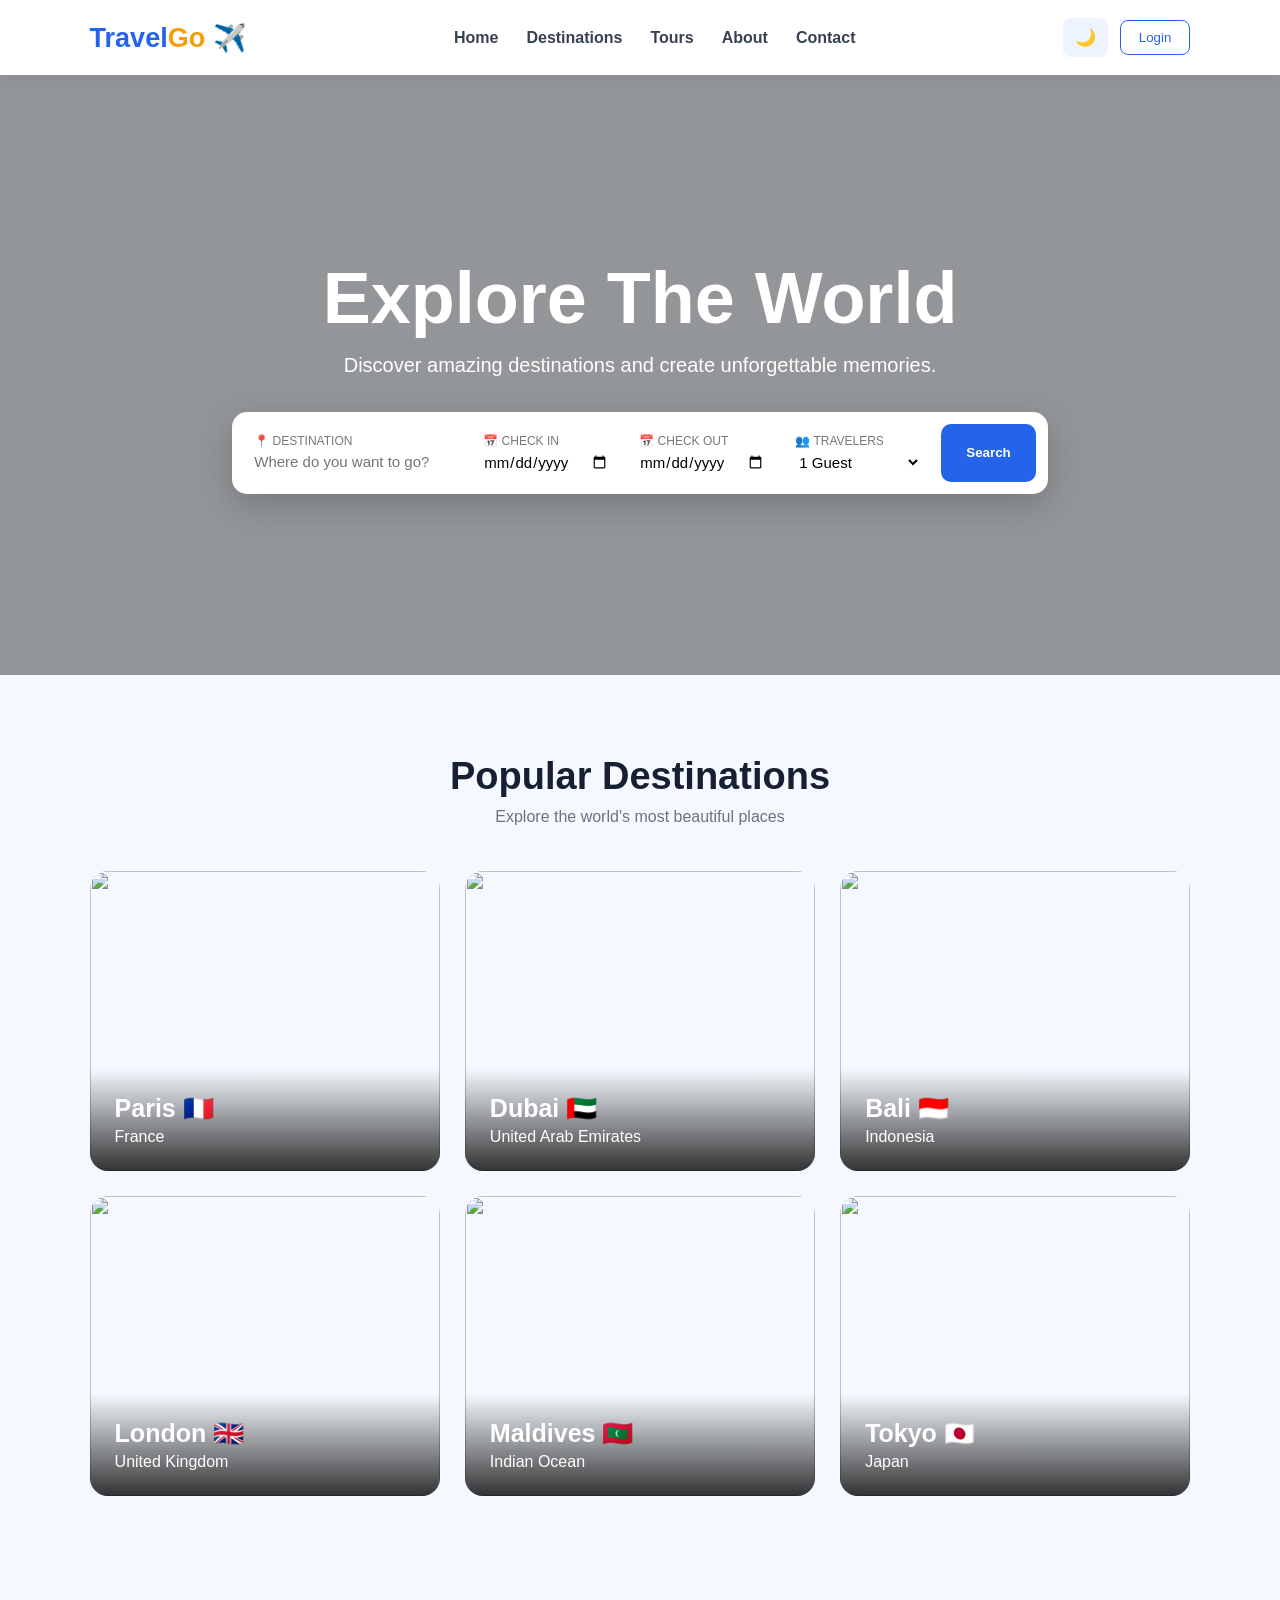
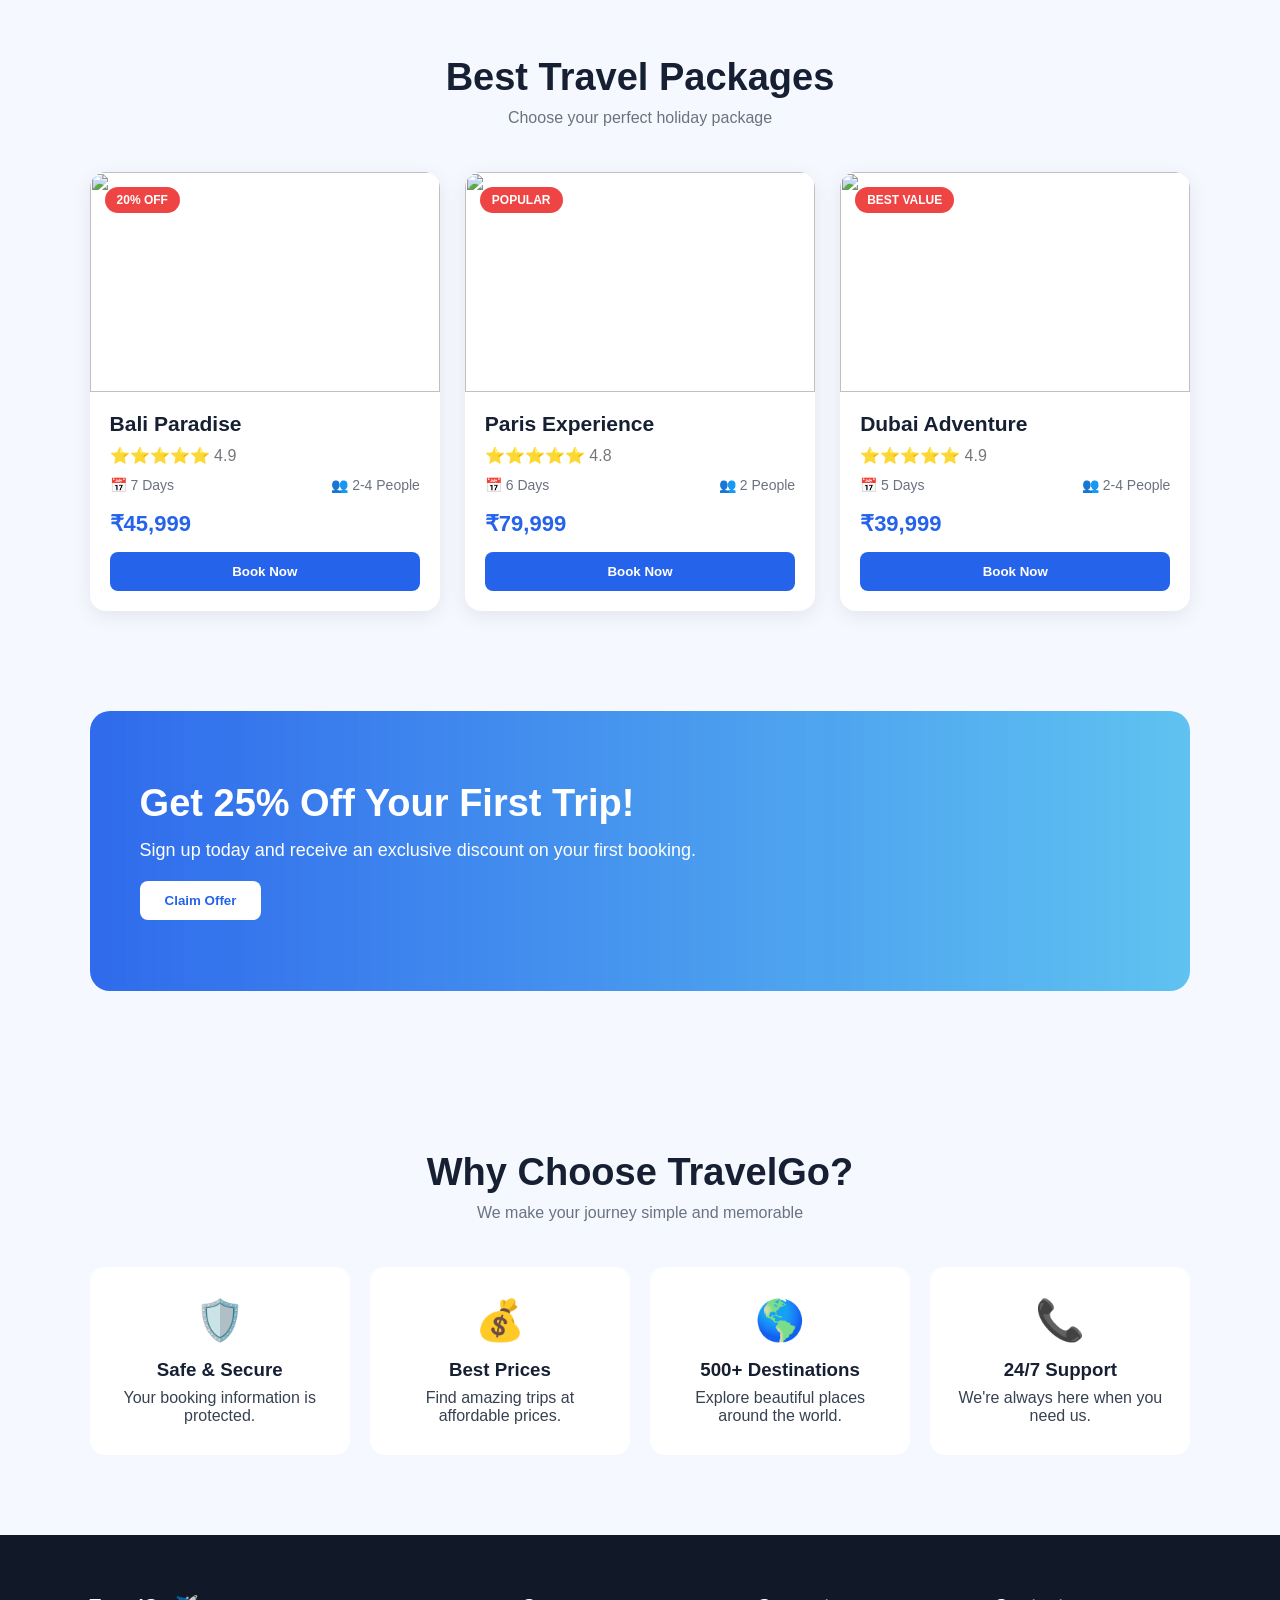
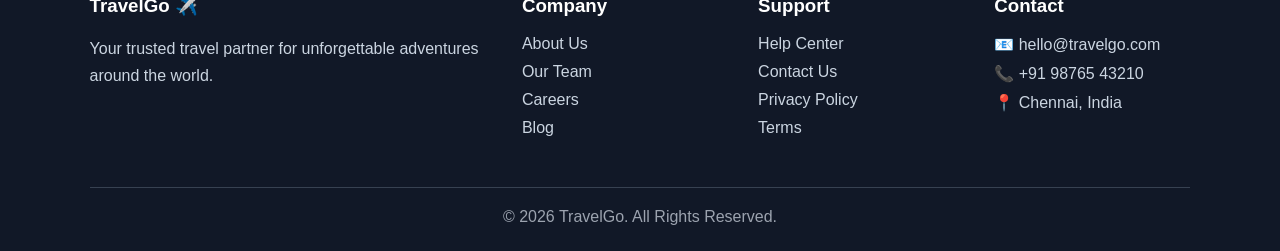
==== index.html @ e8bc6394 "Initial commit" ====
<!DOCTYPE html>
<html lang="en">
<head>
  <meta charset="UTF-8">
  <meta name="viewport" content="width=device-width, initial-scale=1.0">

  <title>TravelGo - Explore The World</title>

  <style>
    * {
      margin: 0;
      padding: 0;
      box-sizing: border-box;
      font-family: "Segoe UI", Arial, sans-serif;
    }

    :root {
      --primary: #2563eb;
      --secondary: #0ea5e9;
      --dark: #172033;
      --text: #374151;
      --light: #f5f9ff;
      --white: #ffffff;
      --green: #16a34a;
    }

    body {
      background: var(--light);
      color: var(--text);
      transition: 0.3s;
    }

    body.dark {
      --light: #111827;
      --white: #1f2937;
      --dark: #f9fafb;
      --text: #e5e7eb;
    }

    /* NAVBAR */

    nav {
      height: 75px;
      background: var(--white);
      display: flex;
      justify-content: space-between;
      align-items: center;
      padding: 0 7%;
      box-shadow: 0 2px 15px rgba(0,0,0,0.08);
      position: sticky;
      top: 0;
      z-index: 1000;
    }

    .logo {
      font-size: 27px;
      font-weight: 800;
      color: var(--primary);
    }

    .logo span {
      color: #f59e0b;
    }

    .nav-links {
      display: flex;
      gap: 28px;
      list-style: none;
    }

    .nav-links a {
      text-decoration: none;
      color: var(--text);
      font-weight: 600;
      transition: 0.3s;
    }

    .nav-links a:hover {
      color: var(--primary);
    }

    .nav-buttons {
      display: flex;
      align-items: center;
      gap: 12px;
    }

    .login {
      border: 1px solid var(--primary);
      background: transparent;
      color: var(--primary);
      padding: 9px 18px;
      border-radius: 8px;
      cursor: pointer;
    }

    .theme-btn {
      border: none;
      background: #eef4ff;
      padding: 9px 12px;
      border-radius: 8px;
      cursor: pointer;
      font-size: 17px;
    }

    /* HERO */

    .hero {
      min-height: 600px;
      background:
        linear-gradient(rgba(0,0,0,0.4), rgba(0,0,0,0.4)),
        url("https://images.unsplash.com/photo-1507525428034-b723cf961d3e?auto=format&fit=crop&w=1600&q=80");
      background-size: cover;
      background-position: center;
      display: flex;
      justify-content: center;
      align-items: center;
      text-align: center;
      padding: 30px;
    }

    .hero-content {
      max-width: 900px;
      color: white;
    }

    .hero-content h1 {
      font-size: clamp(40px, 7vw, 72px);
      margin-bottom: 15px;
      font-weight: 800;
    }

    .hero-content p {
      font-size: 20px;
      margin-bottom: 35px;
    }

    .search-box {
      background: white;
      padding: 12px;
      border-radius: 15px;
      display: grid;
      grid-template-columns: 1.5fr 1fr 1fr 1fr auto;
      gap: 10px;
      color: #333;
      box-shadow: 0 10px 35px rgba(0,0,0,0.2);
    }

    .search-item {
      text-align: left;
      padding: 10px;
    }

    .search-item label {
      display: block;
      font-size: 12px;
      color: #777;
      margin-bottom: 5px;
    }

    .search-item input,
    .search-item select {
      width: 100%;
      border: none;
      outline: none;
      font-size: 15px;
      background: transparent;
    }

    .search-btn {
      border: none;
      background: var(--primary);
      color: white;
      padding: 0 25px;
      border-radius: 10px;
      cursor: pointer;
      font-weight: bold;
    }

    .search-btn:hover {
      background: #1d4ed8;
    }

    /* SECTION */

    .section {
      padding: 80px 7%;
    }

    .section-title {
      text-align: center;
      margin-bottom: 45px;
    }

    .section-title h2 {
      font-size: 38px;
      color: var(--dark);
      margin-bottom: 10px;
    }

    .section-title p {
      color: #6b7280;
    }

    /* DESTINATIONS */

    .destinations {
      display: grid;
      grid-template-columns: repeat(3, 1fr);
      gap: 25px;
    }

    .destination {
      height: 300px;
      border-radius: 18px;
      overflow: hidden;
      position: relative;
      cursor: pointer;
    }

    .destination img {
      width: 100%;
      height: 100%;
      object-fit: cover;
      transition: 0.5s;
    }

    .destination:hover img {
      transform: scale(1.08);
    }

    .destination-info {
      position: absolute;
      bottom: 0;
      width: 100%;
      padding: 25px;
      color: white;
      background: linear-gradient(transparent, rgba(0,0,0,0.8));
    }

    .destination-info h3 {
      font-size: 25px;
    }

    .destination-info p {
      margin-top: 5px;
    }

    /* TOURS */

    .tour-grid {
      display: grid;
      grid-template-columns: repeat(3, 1fr);
      gap: 25px;
    }

    .tour-card {
      background: var(--white);
      border-radius: 16px;
      overflow: hidden;
      box-shadow: 0 5px 20px rgba(0,0,0,0.08);
      transition: 0.3s;
    }

    .tour-card:hover {
      transform: translateY(-8px);
    }

    .tour-image {
      position: relative;
      height: 220px;
    }

    .tour-image img {
      width: 100%;
      height: 100%;
      object-fit: cover;
    }

    .badge {
      position: absolute;
      top: 15px;
      left: 15px;
      background: #ef4444;
      color: white;
      padding: 6px 12px;
      border-radius: 20px;
      font-size: 12px;
      font-weight: bold;
    }

    .tour-content {
      padding: 20px;
    }

    .tour-content h3 {
      color: var(--dark);
      font-size: 21px;
      margin-bottom: 10px;
    }

    .rating {
      color: #f59e0b;
      margin-bottom: 12px;
    }

    .tour-info {
      display: flex;
      justify-content: space-between;
      color: #6b7280;
      font-size: 14px;
      margin-bottom: 18px;
    }

    .price {
      color: var(--primary);
      font-size: 22px;
      font-weight: 800;
    }

    .book-btn {
      width: 100%;
      padding: 12px;
      border: none;
      background: var(--primary);
      color: white;
      border-radius: 8px;
      cursor: pointer;
      margin-top: 15px;
      font-weight: bold;
    }

    .book-btn:hover {
      background: #1d4ed8;
    }

    /* OFFER */

    .offer {
      margin: 20px 7% 80px;
      min-height: 280px;
      border-radius: 20px;
      padding: 50px;
      color: white;
      display: flex;
      align-items: center;
      background:
        linear-gradient(90deg, rgba(37,99,235,0.95), rgba(14,165,233,0.65)),
        url("https://images.unsplash.com/photo-1469474968028-56623f02e42e?auto=format&fit=crop&w=1400&q=80")
        center/cover;
    }

    .offer-content {
      max-width: 600px;
    }

    .offer h2 {
      font-size: 38px;
      margin-bottom: 15px;
    }

    .offer p {
      font-size: 18px;
      margin-bottom: 20px;
    }

    .offer button {
      padding: 12px 25px;
      border: none;
      border-radius: 8px;
      background: white;
      color: var(--primary);
      font-weight: bold;
      cursor: pointer;
    }

    /* FEATURES */

    .features {
      display: grid;
      grid-template-columns: repeat(4, 1fr);
      gap: 20px;
    }

    .feature {
      background: var(--white);
      padding: 30px 20px;
      text-align: center;
      border-radius: 15px;
    }

    .feature-icon {
      font-size: 40px;
      margin-bottom: 15px;
    }

    .feature h3 {
      color: var(--dark);
      margin-bottom: 8px;
    }

    /* FOOTER */

    footer {
      background: #111827;
      color: white;
      padding: 60px 7% 25px;
    }

    .footer-grid {
      display: grid;
      grid-template-columns: 2fr 1fr 1fr 1fr;
      gap: 40px;
      margin-bottom: 40px;
    }

    footer h3 {
      margin-bottom: 18px;
    }

    footer p {
      color: #cbd5e1;
      line-height: 1.7;
    }

    footer ul {
      list-style: none;
    }

    footer li {
      margin-bottom: 10px;
      color: #cbd5e1;
    }

    .copyright {
      border-top: 1px solid #374151;
      padding-top: 20px;
      text-align: center;
      color: #9ca3af;
    }

    /* MODAL */

    .modal {
      display: none;
      position: fixed;
      inset: 0;
      background: rgba(0,0,0,0.65);
      z-index: 2000;
      justify-content: center;
      align-items: center;
      padding: 20px;
    }

    .modal.active {
      display: flex;
    }

    .modal-content {
      background: var(--white);
      width: 100%;
      max-width: 500px;
      border-radius: 15px;
      padding: 30px;
      position: relative;
    }

    .modal-content h2 {
      color: var(--dark);
      margin-bottom: 20px;
    }

    .close {
      position: absolute;
      right: 20px;
      top: 15px;
      font-size: 25px;
      cursor: pointer;
    }

    .form-group {
      margin-bottom: 15px;
    }

    .form-group label {
      display: block;
      margin-bottom: 6px;
      font-weight: bold;
    }

    .form-group input,
    .form-group select {
      width: 100%;
      padding: 12px;
      border: 1px solid #d1d5db;
      border-radius: 8px;
      outline: none;
    }

    .confirm-btn {
      width: 100%;
      padding: 13px;
      background: var(--green);
      color: white;
      border: none;
      border-radius: 8px;
      cursor: pointer;
      font-weight: bold;
    }

    /* RESPONSIVE */

    @media (max-width: 900px) {
      .nav-links {
        display: none;
      }

      .search-box {
        grid-template-columns: 1fr 1fr;
      }

      .search-btn {
        padding: 15px;
      }

      .destinations,
      .tour-grid {
        grid-template-columns: repeat(2, 1fr);
      }

      .features {
        grid-template-columns: repeat(2, 1fr);
      }

      .footer-grid {
        grid-template-columns: repeat(2, 1fr);
      }
    }

    @media (max-width: 600px) {
      nav {
        padding: 0 5%;
      }

      .hero {
        min-height: 700px;
      }

      .search-box {
        grid-template-columns: 1fr;
      }

      .search-btn {
        padding: 14px;
      }

      .destinations,
      .tour-grid,
      .features,
      .footer-grid {
        grid-template-columns: 1fr;
      }

      .section {
        padding: 60px 5%;
      }

      .offer {
        margin: 0 5% 60px;
        padding: 35px 25px;
      }

      .offer h2 {
        font-size: 30px;
      }
    }
  </style>
</head>

<body>

  <!-- NAVBAR -->

  <nav>
    <div class="logo">Travel<span>Go</span> ✈️</div>

    <ul class="nav-links">
      <li><a href="#home">Home</a></li>
      <li><a href="#destinations">Destinations</a></li>
      <li><a href="#tours">Tours</a></li>
      <li><a href="#about">About</a></li>
      <li><a href="#contact">Contact</a></li>
    </ul>

    <div class="nav-buttons">
      <button class="theme-btn" onclick="toggleTheme()">🌙</button>
      <button class="login" onclick="openBooking('Login')">Login</button>
    </div>
  </nav>


  <!-- HERO -->

  <section class="hero" id="home">
    <div class="hero-content">

      <h1>Explore The World</h1>

      <p>
        Discover amazing destinations and create unforgettable memories.
      </p>

      <div class="search-box">

        <div class="search-item">
          <label>📍 DESTINATION</label>
          <input type="text" id="destination" placeholder="Where do you want to go?">
        </div>

        <div class="search-item">
          <label>📅 CHECK IN</label>
          <input type="date">
        </div>

        <div class="search-item">
          <label>📅 CHECK OUT</label>
          <input type="date">
        </div>

        <div class="search-item">
          <label>👥 TRAVELERS</label>
          <select>
            <option>1 Guest</option>
            <option>2 Guests</option>
            <option>3 Guests</option>
            <option>4+ Guests</option>
          </select>
        </div>

        <button class="search-btn" onclick="searchTravel()">
          Search
        </button>

      </div>

    </div>
  </section>


  <!-- DESTINATIONS -->

  <section class="section" id="destinations">

    <div class="section-title">
      <h2>Popular Destinations</h2>
      <p>Explore the world's most beautiful places</p>
    </div>

    <div class="destinations">

      <div class="destination">
        <img src="https://images.unsplash.com/photo-1502602898657-3e91760cbb34?auto=format&fit=crop&w=900&q=80">
        <div class="destination-info">
          <h3>Paris 🇫🇷</h3>
          <p>France</p>
        </div>
      </div>

      <div class="destination">
        <img src="https://images.unsplash.com/photo-1518684079-3c830dcef090?auto=format&fit=crop&w=900&q=80">
        <div class="destination-info">
          <h3>Dubai 🇦🇪</h3>
          <p>United Arab Emirates</p>
        </div>
      </div>

      <div class="destination">
        <img src="https://images.unsplash.com/photo-1537996194471-e657df975ab4?auto=format&fit=crop&w=900&q=80">
        <div class="destination-info">
          <h3>Bali 🇮🇩</h3>
          <p>Indonesia</p>
        </div>
      </div>

      <div class="destination">
        <img src="https://images.unsplash.com/photo-1513635269975-59663e0ac1ad?auto=format&fit=crop&w=900&q=80">
        <div class="destination-info">
          <h3>London 🇬🇧</h3>
          <p>United Kingdom</p>
        </div>
      </div>

      <div class="destination">
        <img src="https://images.unsplash.com/photo-1504214208698-ea1916a2195a?auto=format&fit=crop&w=900&q=80">
        <div class="destination-info">
          <h3>Maldives 🇲🇻</h3>
          <p>Indian Ocean</p>
        </div>
      </div>

      <div class="destination">
        <img src="https://images.unsplash.com/photo-1540959733332-eab4deabeeaf?auto=format&fit=crop&w=900&q=80">
        <div class="destination-info">
          <h3>Tokyo 🇯🇵</h3>
          <p>Japan</p>
        </div>
      </div>

    </div>
  </section>


  <!-- TOURS -->

  <section class="section" id="tours">

    <div class="section-title">
      <h2>Best Travel Packages</h2>
      <p>Choose your perfect holiday package</p>
    </div>

    <div class="tour-grid">

      <div class="tour-card">

        <div class="tour-image">
          <span class="badge">20% OFF</span>

          <img src="https://images.unsplash.com/photo-1537996194471-e657df975ab4?auto=format&fit=crop&w=900&q=80">
        </div>

        <div class="tour-content">
          <h3>Bali Paradise</h3>

          <div class="rating">
            ⭐⭐⭐⭐⭐ <span style="color:#777;">4.9</span>
          </div>

          <div class="tour-info">
            <span>📅 7 Days</span>
            <span>👥 2-4 People</span>
          </div>

          <div class="price">₹45,999</div>

          <button class="book-btn" onclick="openBooking('Bali Paradise')">
            Book Now
          </button>
        </div>

      </div>


      <div class="tour-card">

        <div class="tour-image">
          <span class="badge">POPULAR</span>

          <img src="https://images.unsplash.com/photo-1502602898657-3e91760cbb34?auto=format&fit=crop&w=900&q=80">
        </div>

        <div class="tour-content">
          <h3>Paris Experience</h3>

          <div class="rating">
            ⭐⭐⭐⭐⭐ <span style="color:#777;">4.8</span>
          </div>

          <div class="tour-info">
            <span>📅 6 Days</span>
            <span>👥 2 People</span>
          </div>

          <div class="price">₹79,999</div>

          <button class="book-btn" onclick="openBooking('Paris Experience')">
            Book Now
          </button>
        </div>

      </div>


      <div class="tour-card">

        <div class="tour-image">
          <span class="badge">BEST VALUE</span>

          <img src="https://images.unsplash.com/photo-1518684079-3c830dcef090?auto=format&fit=crop&w=900&q=80">
        </div>

        <div class="tour-content">
          <h3>Dubai Adventure</h3>

          <div class="rating">
            ⭐⭐⭐⭐⭐ <span style="color:#777;">4.9</span>
          </div>

          <div class="tour-info">
            <span>📅 5 Days</span>
            <span>👥 2-4 People</span>
          </div>

          <div class="price">₹39,999</div>

          <button class="book-btn" onclick="openBooking('Dubai Adventure')">
            Book Now
          </button>
        </div>

      </div>

    </div>
  </section>


  <!-- OFFER -->

  <section class="offer">

    <div class="offer-content">

      <h2>Get 25% Off Your First Trip!</h2>

      <p>
        Sign up today and receive an exclusive discount on your first booking.
      </p>

      <button onclick="openBooking('Special Offer')">
        Claim Offer
      </button>

    </div>

  </section>


  <!-- FEATURES -->

  <section class="section" id="about">

    <div class="section-title">
      <h2>Why Choose TravelGo?</h2>
      <p>We make your journey simple and memorable</p>
    </div>

    <div class="features">

      <div class="feature">
        <div class="feature-icon">🛡️</div>
        <h3>Safe & Secure</h3>
        <p>Your booking information is protected.</p>
      </div>

      <div class="feature">
        <div class="feature-icon">💰</div>
        <h3>Best Prices</h3>
        <p>Find amazing trips at affordable prices.</p>
      </div>

      <div class="feature">
        <div class="feature-icon">🌎</div>
        <h3>500+ Destinations</h3>
        <p>Explore beautiful places around the world.</p>
      </div>

      <div class="feature">
        <div class="feature-icon">📞</div>
        <h3>24/7 Support</h3>
        <p>We're always here when you need us.</p>
      </div>

    </div>

  </section>


  <!-- FOOTER -->

  <footer id="contact">

    <div class="footer-grid">

      <div>
        <h3>TravelGo ✈️</h3>
        <p>
          Your trusted travel partner for unforgettable adventures
          around the world.
        </p>
      </div>

      <div>
        <h3>Company</h3>
        <ul>
          <li>About Us</li>
          <li>Our Team</li>
          <li>Careers</li>
          <li>Blog</li>
        </ul>
      </div>

      <div>
        <h3>Support</h3>
        <ul>
          <li>Help Center</li>
          <li>Contact Us</li>
          <li>Privacy Policy</li>
          <li>Terms</li>
        </ul>
      </div>

      <div>
        <h3>Contact</h3>
        <ul>
          <li>📧 hello@travelgo.com</li>
          <li>📞 +91 98765 43210</li>
          <li>📍 Chennai, India</li>
        </ul>
      </div>

    </div>

    <div class="copyright">
      © 2026 TravelGo. All Rights Reserved.
    </div>

  </footer>


  <!-- BOOKING MODAL -->

  <div class="modal" id="bookingModal">

    <div class="modal-content">

      <span class="close" onclick="closeBooking()">&times;</span>

      <h2>Book Your Trip ✈️</h2>

      <form onsubmit="confirmBooking(event)">

        <div class="form-group">
          <label>Selected Package</label>

          <input
            type="text"
            id="selectedPackage"
            readonly
          >
        </div>

        <div class="form-group">
          <label>Full Name</label>

          <input
            type="text"
            placeholder="Enter your name"
            required
          >
        </div>

        <div class="form-group">
          <label>Email</label>

          <input
            type="email"
            placeholder="Enter your email"
            required
          >
        </div>

        <div class="form-group">
          <label>Travel Date</label>

          <input
            type="date"
            required
          >
        </div>

        <div class="form-group">
          <label>Travelers</label>

          <select required>
            <option value="">Select travelers</option>
            <option>1 Traveler</option>
            <option>2 Travelers</option>
            <option>3 Travelers</option>
            <option>4 Travelers</option>
            <option>5+ Travelers</option>
          </select>
        </div>

        <button class="confirm-btn" type="submit">
          Confirm Booking
        </button>

      </form>

    </div>

  </div>


  <script>

    // DARK MODE

    function toggleTheme() {
      document.body.classList.toggle("dark");
    }


    // SEARCH

    function searchTravel() {

      const destination =
        document.getElementById("destination").value.trim();

      if (destination === "") {
        alert("Please enter a destination.");
        return;
      }

      alert(
        "Searching for trips to " +
        destination +
        " 🌎"
      );
    }


    // OPEN BOOKING

    function openBooking(packageName) {

      document.getElementById("selectedPackage").value =
        packageName;

      document.getElementById("bookingModal")
        .classList.add("active");
    }


    // CLOSE BOOKING

    function closeBooking() {

      document.getElementById("bookingModal")
        .classList.remove("active");
    }


    // CONFIRM BOOKING

    function confirmBooking(event) {

      event.preventDefault();

      alert(
        "🎉 Booking request submitted successfully!\n\n" +
        "Our travel team will contact you shortly."
      );

      closeBooking();
    }


    // CLOSE MODAL WHEN CLICKING OUTSIDE

    window.onclick = function(event) {

      const modal =
        document.getElementById("bookingModal");

      if (event.target === modal) {
        closeBooking();
      }

    };

  </script>

</body>
</html>
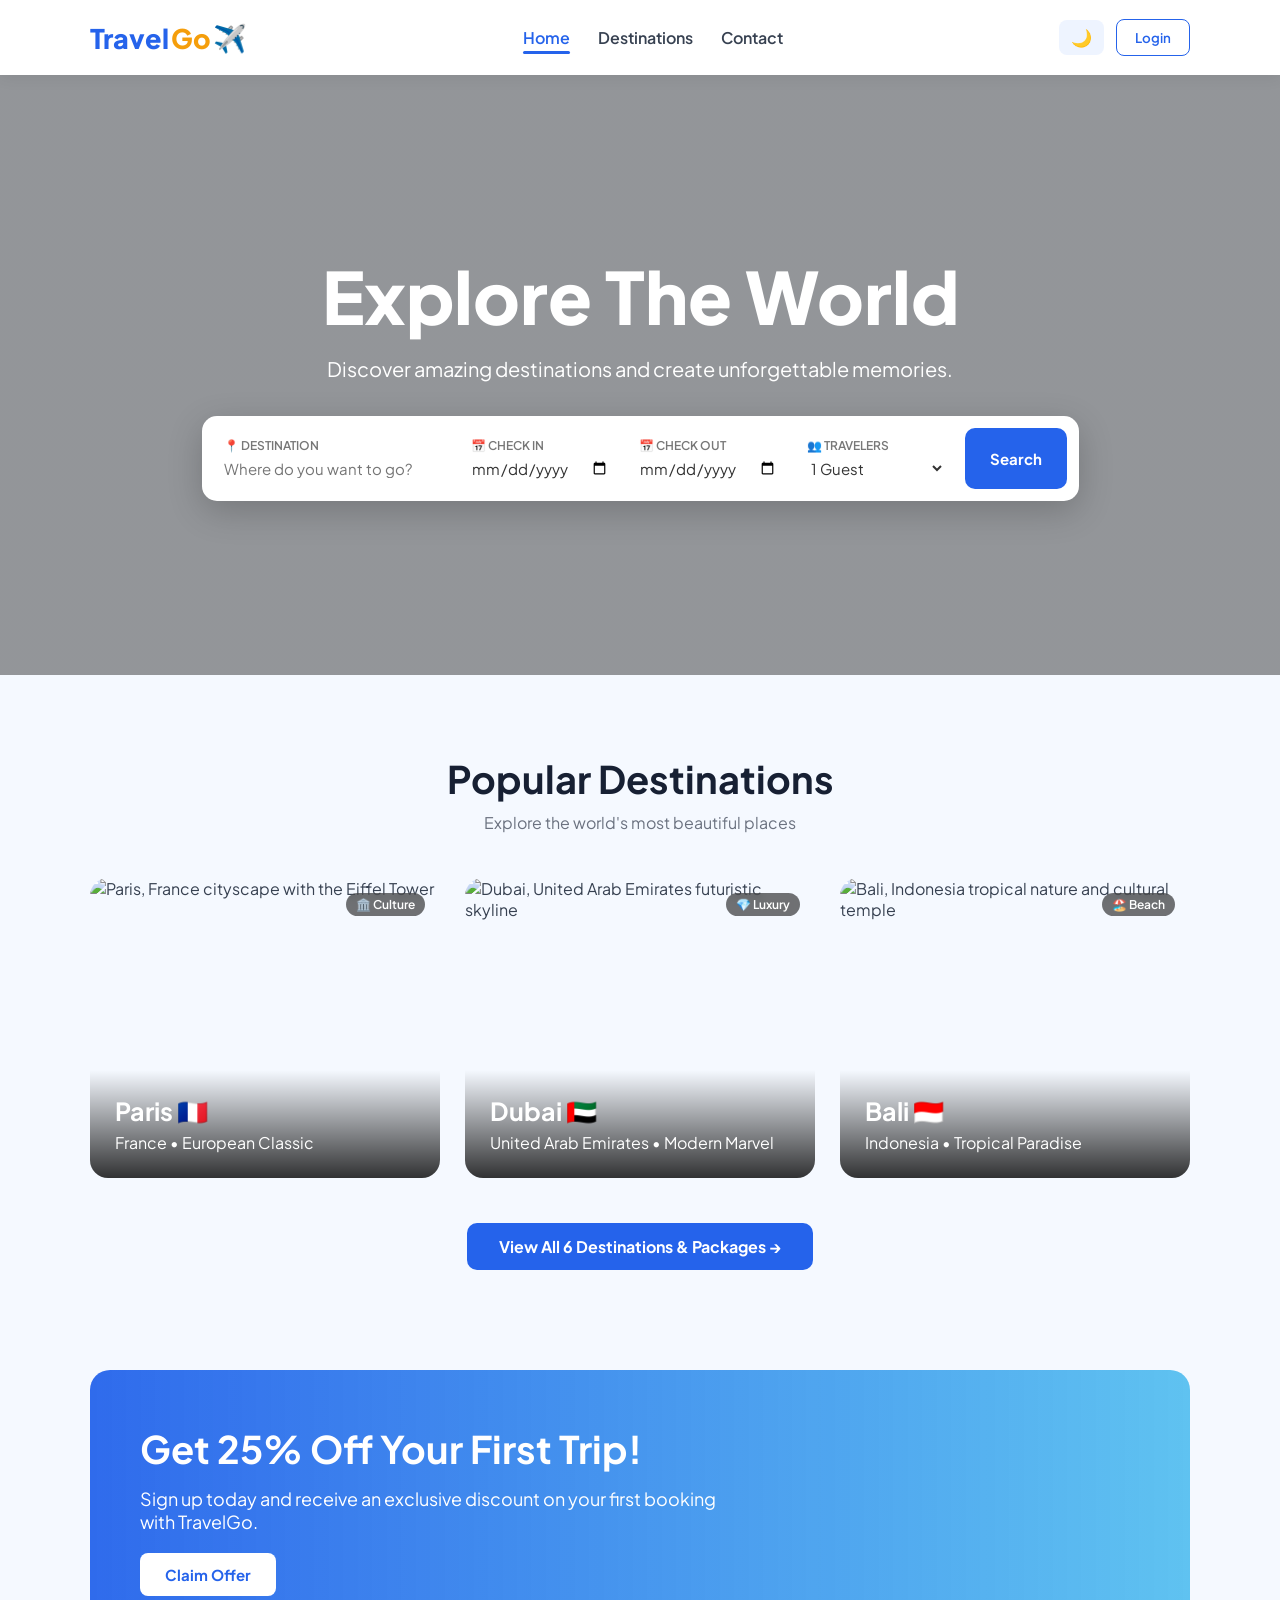
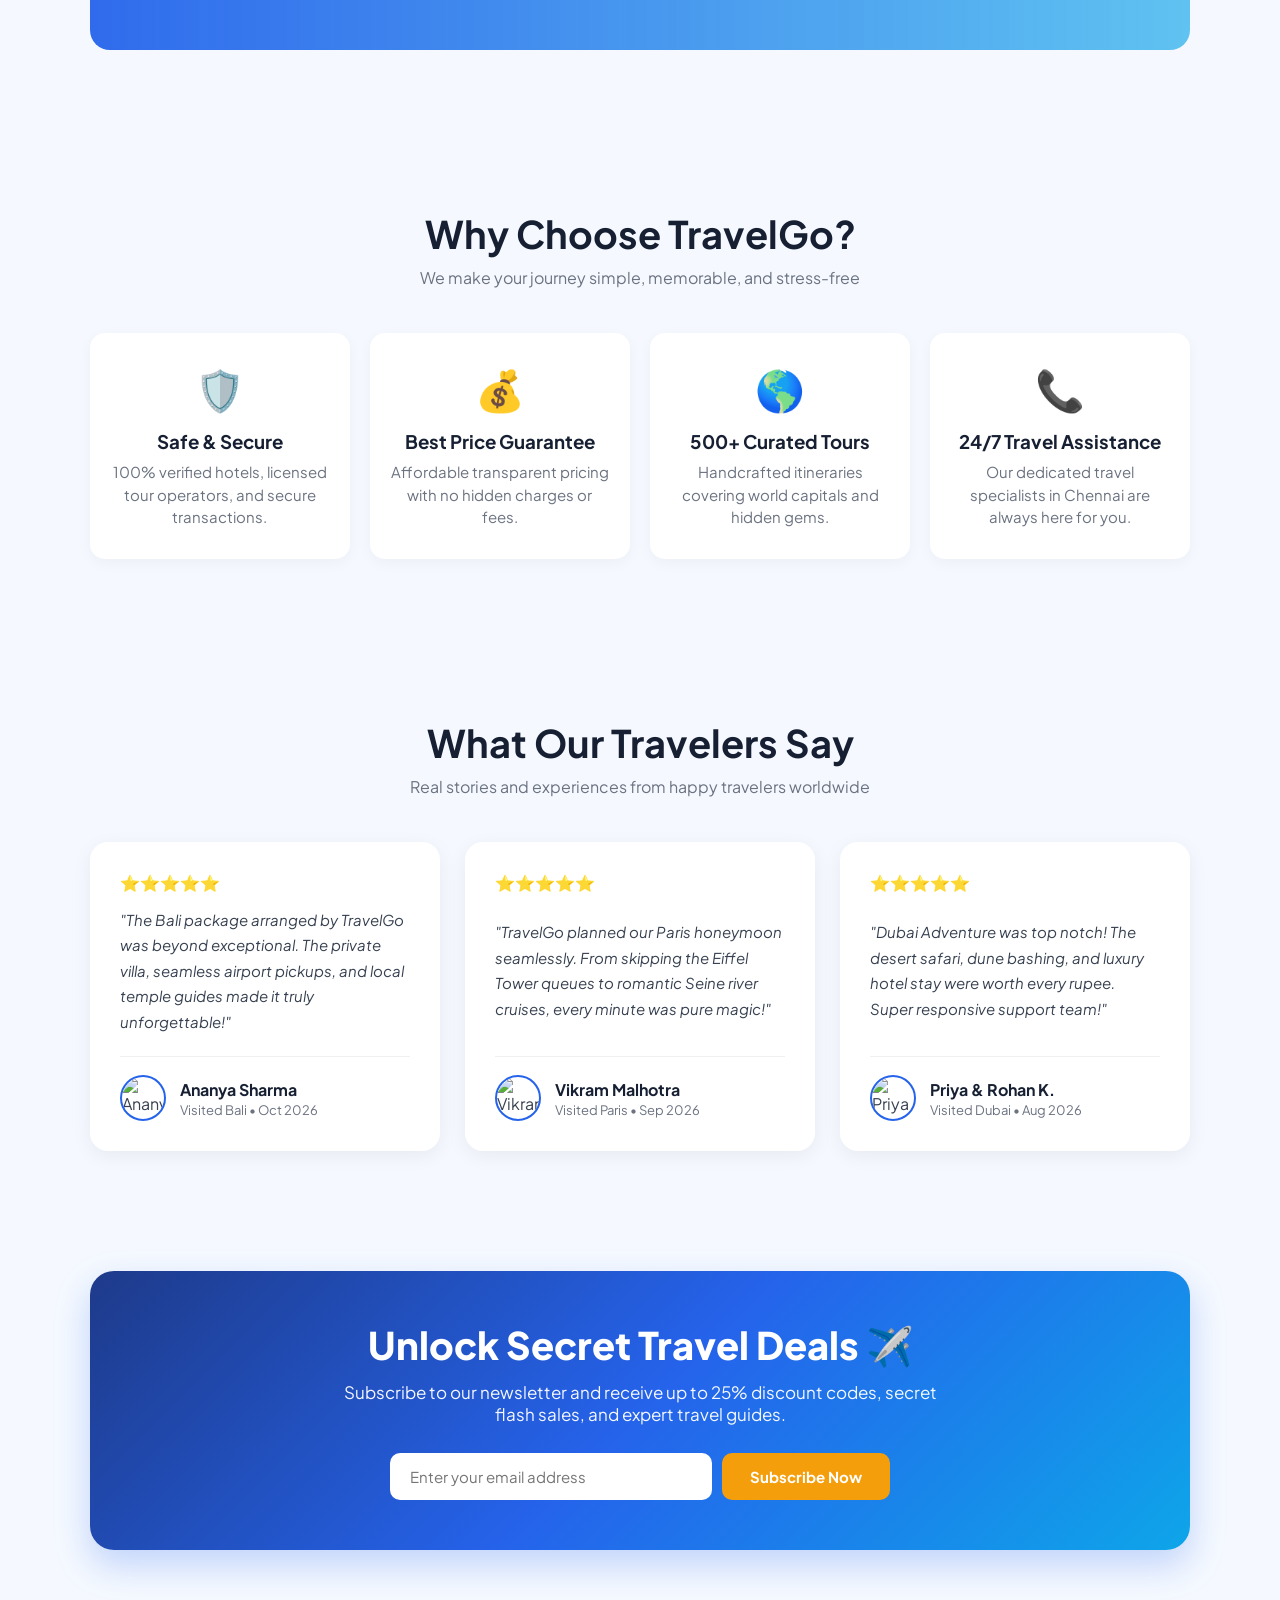
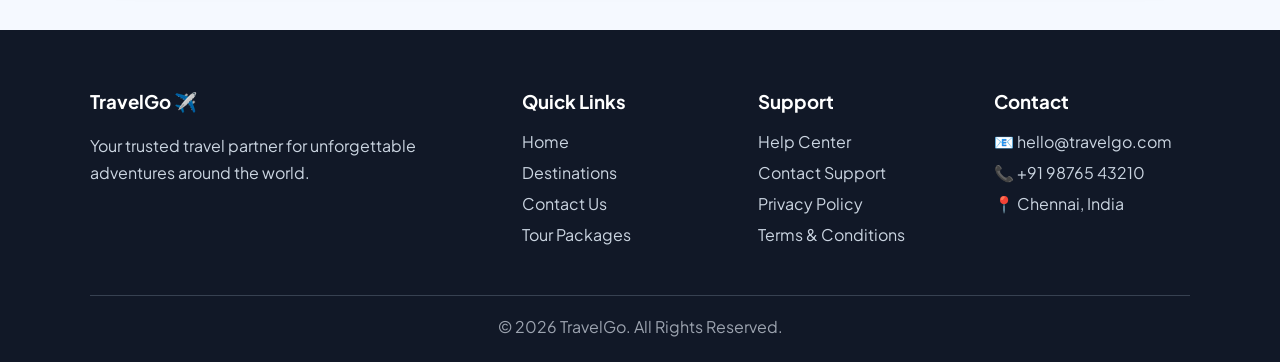
==== commit df33e291: "feat: complete TravelGo travel web application with destinations, packages, dark mode, booking modal" ====
--- a/index.html
+++ b/index.html
@@ -3,633 +3,57 @@
 <head>
   <meta charset="UTF-8">
   <meta name="viewport" content="width=device-width, initial-scale=1.0">
-
-  <title>TravelGo - Explore The World</title>
-
-  <style>
-    * {
-      margin: 0;
-      padding: 0;
-      box-sizing: border-box;
-      font-family: "Segoe UI", Arial, sans-serif;
-    }
-
-    :root {
-      --primary: #2563eb;
-      --secondary: #0ea5e9;
-      --dark: #172033;
-      --text: #374151;
-      --light: #f5f9ff;
-      --white: #ffffff;
-      --green: #16a34a;
-    }
-
-    body {
-      background: var(--light);
-      color: var(--text);
-      transition: 0.3s;
-    }
-
-    body.dark {
-      --light: #111827;
-      --white: #1f2937;
-      --dark: #f9fafb;
-      --text: #e5e7eb;
-    }
-
-    /* NAVBAR */
-
-    nav {
-      height: 75px;
-      background: var(--white);
-      display: flex;
-      justify-content: space-between;
-      align-items: center;
-      padding: 0 7%;
-      box-shadow: 0 2px 15px rgba(0,0,0,0.08);
-      position: sticky;
-      top: 0;
-      z-index: 1000;
-    }
-
-    .logo {
-      font-size: 27px;
-      font-weight: 800;
-      color: var(--primary);
-    }
-
-    .logo span {
-      color: #f59e0b;
-    }
-
-    .nav-links {
-      display: flex;
-      gap: 28px;
-      list-style: none;
-    }
-
-    .nav-links a {
-      text-decoration: none;
-      color: var(--text);
-      font-weight: 600;
-      transition: 0.3s;
-    }
-
-    .nav-links a:hover {
-      color: var(--primary);
-    }
-
-    .nav-buttons {
-      display: flex;
-      align-items: center;
-      gap: 12px;
-    }
-
-    .login {
-      border: 1px solid var(--primary);
-      background: transparent;
-      color: var(--primary);
-      padding: 9px 18px;
-      border-radius: 8px;
-      cursor: pointer;
-    }
-
-    .theme-btn {
-      border: none;
-      background: #eef4ff;
-      padding: 9px 12px;
-      border-radius: 8px;
-      cursor: pointer;
-      font-size: 17px;
-    }
-
-    /* HERO */
-
-    .hero {
-      min-height: 600px;
-      background:
-        linear-gradient(rgba(0,0,0,0.4), rgba(0,0,0,0.4)),
-        url("https://images.unsplash.com/photo-1507525428034-b723cf961d3e?auto=format&fit=crop&w=1600&q=80");
-      background-size: cover;
-      background-position: center;
-      display: flex;
-      justify-content: center;
-      align-items: center;
-      text-align: center;
-      padding: 30px;
-    }
-
-    .hero-content {
-      max-width: 900px;
-      color: white;
-    }
-
-    .hero-content h1 {
-      font-size: clamp(40px, 7vw, 72px);
-      margin-bottom: 15px;
-      font-weight: 800;
-    }
-
-    .hero-content p {
-      font-size: 20px;
-      margin-bottom: 35px;
-    }
-
-    .search-box {
-      background: white;
-      padding: 12px;
-      border-radius: 15px;
-      display: grid;
-      grid-template-columns: 1.5fr 1fr 1fr 1fr auto;
-      gap: 10px;
-      color: #333;
-      box-shadow: 0 10px 35px rgba(0,0,0,0.2);
-    }
-
-    .search-item {
-      text-align: left;
-      padding: 10px;
-    }
-
-    .search-item label {
-      display: block;
-      font-size: 12px;
-      color: #777;
-      margin-bottom: 5px;
-    }
-
-    .search-item input,
-    .search-item select {
-      width: 100%;
-      border: none;
-      outline: none;
-      font-size: 15px;
-      background: transparent;
-    }
-
-    .search-btn {
-      border: none;
-      background: var(--primary);
-      color: white;
-      padding: 0 25px;
-      border-radius: 10px;
-      cursor: pointer;
-      font-weight: bold;
-    }
-
-    .search-btn:hover {
-      background: #1d4ed8;
-    }
-
-    /* SECTION */
-
-    .section {
-      padding: 80px 7%;
-    }
-
-    .section-title {
-      text-align: center;
-      margin-bottom: 45px;
-    }
-
-    .section-title h2 {
-      font-size: 38px;
-      color: var(--dark);
-      margin-bottom: 10px;
-    }
-
-    .section-title p {
-      color: #6b7280;
-    }
-
-    /* DESTINATIONS */
-
-    .destinations {
-      display: grid;
-      grid-template-columns: repeat(3, 1fr);
-      gap: 25px;
-    }
-
-    .destination {
-      height: 300px;
-      border-radius: 18px;
-      overflow: hidden;
-      position: relative;
-      cursor: pointer;
-    }
-
-    .destination img {
-      width: 100%;
-      height: 100%;
-      object-fit: cover;
-      transition: 0.5s;
-    }
-
-    .destination:hover img {
-      transform: scale(1.08);
-    }
-
-    .destination-info {
-      position: absolute;
-      bottom: 0;
-      width: 100%;
-      padding: 25px;
-      color: white;
-      background: linear-gradient(transparent, rgba(0,0,0,0.8));
-    }
-
-    .destination-info h3 {
-      font-size: 25px;
-    }
-
-    .destination-info p {
-      margin-top: 5px;
-    }
-
-    /* TOURS */
-
-    .tour-grid {
-      display: grid;
-      grid-template-columns: repeat(3, 1fr);
-      gap: 25px;
-    }
-
-    .tour-card {
-      background: var(--white);
-      border-radius: 16px;
-      overflow: hidden;
-      box-shadow: 0 5px 20px rgba(0,0,0,0.08);
-      transition: 0.3s;
-    }
-
-    .tour-card:hover {
-      transform: translateY(-8px);
-    }
-
-    .tour-image {
-      position: relative;
-      height: 220px;
-    }
-
-    .tour-image img {
-      width: 100%;
-      height: 100%;
-      object-fit: cover;
-    }
-
-    .badge {
-      position: absolute;
-      top: 15px;
-      left: 15px;
-      background: #ef4444;
-      color: white;
-      padding: 6px 12px;
-      border-radius: 20px;
-      font-size: 12px;
-      font-weight: bold;
-    }
-
-    .tour-content {
-      padding: 20px;
-    }
-
-    .tour-content h3 {
-      color: var(--dark);
-      font-size: 21px;
-      margin-bottom: 10px;
-    }
-
-    .rating {
-      color: #f59e0b;
-      margin-bottom: 12px;
-    }
-
-    .tour-info {
-      display: flex;
-      justify-content: space-between;
-      color: #6b7280;
-      font-size: 14px;
-      margin-bottom: 18px;
-    }
-
-    .price {
-      color: var(--primary);
-      font-size: 22px;
-      font-weight: 800;
-    }
-
-    .book-btn {
-      width: 100%;
-      padding: 12px;
-      border: none;
-      background: var(--primary);
-      color: white;
-      border-radius: 8px;
-      cursor: pointer;
-      margin-top: 15px;
-      font-weight: bold;
-    }
-
-    .book-btn:hover {
-      background: #1d4ed8;
-    }
-
-    /* OFFER */
-
-    .offer {
-      margin: 20px 7% 80px;
-      min-height: 280px;
-      border-radius: 20px;
-      padding: 50px;
-      color: white;
-      display: flex;
-      align-items: center;
-      background:
-        linear-gradient(90deg, rgba(37,99,235,0.95), rgba(14,165,233,0.65)),
-        url("https://images.unsplash.com/photo-1469474968028-56623f02e42e?auto=format&fit=crop&w=1400&q=80")
-        center/cover;
-    }
-
-    .offer-content {
-      max-width: 600px;
-    }
-
-    .offer h2 {
-      font-size: 38px;
-      margin-bottom: 15px;
-    }
-
-    .offer p {
-      font-size: 18px;
-      margin-bottom: 20px;
-    }
-
-    .offer button {
-      padding: 12px 25px;
-      border: none;
-      border-radius: 8px;
-      background: white;
-      color: var(--primary);
-      font-weight: bold;
-      cursor: pointer;
-    }
-
-    /* FEATURES */
-
-    .features {
-      display: grid;
-      grid-template-columns: repeat(4, 1fr);
-      gap: 20px;
-    }
-
-    .feature {
-      background: var(--white);
-      padding: 30px 20px;
-      text-align: center;
-      border-radius: 15px;
-    }
-
-    .feature-icon {
-      font-size: 40px;
-      margin-bottom: 15px;
-    }
-
-    .feature h3 {
-      color: var(--dark);
-      margin-bottom: 8px;
-    }
-
-    /* FOOTER */
-
-    footer {
-      background: #111827;
-      color: white;
-      padding: 60px 7% 25px;
-    }
-
-    .footer-grid {
-      display: grid;
-      grid-template-columns: 2fr 1fr 1fr 1fr;
-      gap: 40px;
-      margin-bottom: 40px;
-    }
-
-    footer h3 {
-      margin-bottom: 18px;
-    }
-
-    footer p {
-      color: #cbd5e1;
-      line-height: 1.7;
-    }
-
-    footer ul {
-      list-style: none;
-    }
-
-    footer li {
-      margin-bottom: 10px;
-      color: #cbd5e1;
-    }
-
-    .copyright {
-      border-top: 1px solid #374151;
-      padding-top: 20px;
-      text-align: center;
-      color: #9ca3af;
-    }
-
-    /* MODAL */
-
-    .modal {
-      display: none;
-      position: fixed;
-      inset: 0;
-      background: rgba(0,0,0,0.65);
-      z-index: 2000;
-      justify-content: center;
-      align-items: center;
-      padding: 20px;
-    }
-
-    .modal.active {
-      display: flex;
-    }
-
-    .modal-content {
-      background: var(--white);
-      width: 100%;
-      max-width: 500px;
-      border-radius: 15px;
-      padding: 30px;
-      position: relative;
-    }
-
-    .modal-content h2 {
-      color: var(--dark);
-      margin-bottom: 20px;
-    }
-
-    .close {
-      position: absolute;
-      right: 20px;
-      top: 15px;
-      font-size: 25px;
-      cursor: pointer;
-    }
-
-    .form-group {
-      margin-bottom: 15px;
-    }
-
-    .form-group label {
-      display: block;
-      margin-bottom: 6px;
-      font-weight: bold;
-    }
-
-    .form-group input,
-    .form-group select {
-      width: 100%;
-      padding: 12px;
-      border: 1px solid #d1d5db;
-      border-radius: 8px;
-      outline: none;
-    }
-
-    .confirm-btn {
-      width: 100%;
-      padding: 13px;
-      background: var(--green);
-      color: white;
-      border: none;
-      border-radius: 8px;
-      cursor: pointer;
-      font-weight: bold;
-    }
-
-    /* RESPONSIVE */
-
-    @media (max-width: 900px) {
-      .nav-links {
-        display: none;
-      }
-
-      .search-box {
-        grid-template-columns: 1fr 1fr;
-      }
-
-      .search-btn {
-        padding: 15px;
-      }
-
-      .destinations,
-      .tour-grid {
-        grid-template-columns: repeat(2, 1fr);
-      }
-
-      .features {
-        grid-template-columns: repeat(2, 1fr);
-      }
-
-      .footer-grid {
-        grid-template-columns: repeat(2, 1fr);
-      }
-    }
-
-    @media (max-width: 600px) {
-      nav {
-        padding: 0 5%;
-      }
-
-      .hero {
-        min-height: 700px;
-      }
-
-      .search-box {
-        grid-template-columns: 1fr;
-      }
-
-      .search-btn {
-        padding: 14px;
-      }
-
-      .destinations,
-      .tour-grid,
-      .features,
-      .footer-grid {
-        grid-template-columns: 1fr;
-      }
-
-      .section {
-        padding: 60px 5%;
-      }
-
-      .offer {
-        margin: 0 5% 60px;
-        padding: 35px 25px;
-      }
-
-      .offer h2 {
-        font-size: 30px;
-      }
-    }
-  </style>
+  <meta name="description" content="Discover amazing travel destinations and holiday packages with TravelGo. Plan your dream trip with best price guarantees and 24/7 support.">
+  <title>TravelGo - Explore The World | Home</title>
+
+  <!-- External Stylesheet -->
+  <link rel="stylesheet" href="css/style.css">
 </head>
-
 <body>
 
-  <!-- NAVBAR -->
-
+  <!-- Navigation Bar -->
   <nav>
-    <div class="logo">Travel<span>Go</span> ✈️</div>
-
-    <ul class="nav-links">
-      <li><a href="#home">Home</a></li>
-      <li><a href="#destinations">Destinations</a></li>
-      <li><a href="#tours">Tours</a></li>
-      <li><a href="#about">About</a></li>
-      <li><a href="#contact">Contact</a></li>
+    <a href="index.html" class="logo">Travel<span>Go</span> ✈️</a>
+
+    <ul class="nav-links" id="navLinks">
+      <li><a href="index.html" class="active">Home</a></li>
+      <li><a href="destinations.html">Destinations</a></li>
+      <li><a href="contact.html">Contact</a></li>
     </ul>
 
     <div class="nav-buttons">
-      <button class="theme-btn" onclick="toggleTheme()">🌙</button>
-      <button class="login" onclick="openBooking('Login')">Login</button>
+      <button class="theme-btn" id="themeBtn" onclick="toggleTheme()" aria-label="Toggle theme mode">🌙</button>
+      <button class="login" onclick="openLogin()">Login</button>
+      <button class="hamburger" id="hamburgerBtn" aria-label="Toggle menu">☰</button>
     </div>
   </nav>
 
-
-  <!-- HERO -->
-
-  <section class="hero" id="home">
+  <!-- Hero Section -->
+  <header class="hero" id="home">
     <div class="hero-content">
-
       <h1>Explore The World</h1>
-
-      <p>
-        Discover amazing destinations and create unforgettable memories.
-      </p>
-
+      <p>Discover amazing destinations and create unforgettable memories.</p>
+
+      <!-- Search Component -->
       <div class="search-box">
-
         <div class="search-item">
-          <label>📍 DESTINATION</label>
+          <label for="destination">📍 DESTINATION</label>
           <input type="text" id="destination" placeholder="Where do you want to go?">
         </div>
 
         <div class="search-item">
-          <label>📅 CHECK IN</label>
-          <input type="date">
+          <label for="checkin">📅 CHECK IN</label>
+          <input type="date" id="checkin">
         </div>
 
         <div class="search-item">
-          <label>📅 CHECK OUT</label>
-          <input type="date">
+          <label for="checkout">📅 CHECK OUT</label>
+          <input type="date" id="checkout">
         </div>
 
         <div class="search-item">
-          <label>👥 TRAVELERS</label>
-          <select>
+          <label for="travelers">👥 TRAVELERS</label>
+          <select id="travelers">
             <option>1 Guest</option>
             <option>2 Guests</option>
             <option>3 Guests</option>
@@ -637,351 +61,234 @@
           </select>
         </div>
 
-        <button class="search-btn" onclick="searchTravel()">
-          Search
-        </button>
-
-      </div>
-
-    </div>
-  </section>
-
-
-  <!-- DESTINATIONS -->
-
-  <section class="section" id="destinations">
-
+        <button class="search-btn" id="searchBtn" onclick="searchTravel()">Search</button>
+
+        <div class="search-feedback" id="searchFeedback"></div>
+      </div>
+    </div>
+  </header>
+
+  <!-- Popular Destinations Section (First 3 Cards) -->
+  <section class="section" id="popular-destinations">
     <div class="section-title">
       <h2>Popular Destinations</h2>
       <p>Explore the world's most beautiful places</p>
     </div>
 
     <div class="destinations">
-
-      <div class="destination">
-        <img src="https://images.unsplash.com/photo-1502602898657-3e91760cbb34?auto=format&fit=crop&w=900&q=80">
+      <!-- Destination 1: Paris -->
+      <div class="destination" onclick="openBooking('Paris Tour')">
+        <span class="destination-tag">🏛️ Culture</span>
+        <img src="https://images.unsplash.com/photo-1502602898657-3e91760cbb34?auto=format&fit=crop&w=900&q=80" alt="Paris, France cityscape with the Eiffel Tower">
         <div class="destination-info">
           <h3>Paris 🇫🇷</h3>
-          <p>France</p>
-        </div>
-      </div>
-
-      <div class="destination">
-        <img src="https://images.unsplash.com/photo-1518684079-3c830dcef090?auto=format&fit=crop&w=900&q=80">
+          <p>France • European Classic</p>
+        </div>
+      </div>
+
+      <!-- Destination 2: Dubai -->
+      <div class="destination" onclick="openBooking('Dubai Tour')">
+        <span class="destination-tag">💎 Luxury</span>
+        <img src="https://images.unsplash.com/photo-1518684079-3c830dcef090?auto=format&fit=crop&w=900&q=80" alt="Dubai, United Arab Emirates futuristic skyline">
         <div class="destination-info">
           <h3>Dubai 🇦🇪</h3>
-          <p>United Arab Emirates</p>
-        </div>
-      </div>
-
-      <div class="destination">
-        <img src="https://images.unsplash.com/photo-1537996194471-e657df975ab4?auto=format&fit=crop&w=900&q=80">
+          <p>United Arab Emirates • Modern Marvel</p>
+        </div>
+      </div>
+
+      <!-- Destination 3: Bali -->
+      <div class="destination" onclick="openBooking('Bali Tour')">
+        <span class="destination-tag">🏖️ Beach</span>
+        <img src="https://images.unsplash.com/photo-1537996194471-e657df975ab4?auto=format&fit=crop&w=900&q=80" alt="Bali, Indonesia tropical nature and cultural temple">
         <div class="destination-info">
           <h3>Bali 🇮🇩</h3>
-          <p>Indonesia</p>
-        </div>
-      </div>
-
-      <div class="destination">
-        <img src="https://images.unsplash.com/photo-1513635269975-59663e0ac1ad?auto=format&fit=crop&w=900&q=80">
-        <div class="destination-info">
-          <h3>London 🇬🇧</h3>
-          <p>United Kingdom</p>
-        </div>
-      </div>
-
-      <div class="destination">
-        <img src="https://images.unsplash.com/photo-1504214208698-ea1916a2195a?auto=format&fit=crop&w=900&q=80">
-        <div class="destination-info">
-          <h3>Maldives 🇲🇻</h3>
-          <p>Indian Ocean</p>
-        </div>
-      </div>
-
-      <div class="destination">
-        <img src="https://images.unsplash.com/photo-1540959733332-eab4deabeeaf?auto=format&fit=crop&w=900&q=80">
-        <div class="destination-info">
-          <h3>Tokyo 🇯🇵</h3>
-          <p>Japan</p>
-        </div>
-      </div>
-
-    </div>
-  </section>
-
-
-  <!-- TOURS -->
-
-  <section class="section" id="tours">
-
-    <div class="section-title">
-      <h2>Best Travel Packages</h2>
-      <p>Choose your perfect holiday package</p>
-    </div>
-
-    <div class="tour-grid">
-
-      <div class="tour-card">
-
-        <div class="tour-image">
-          <span class="badge">20% OFF</span>
-
-          <img src="https://images.unsplash.com/photo-1537996194471-e657df975ab4?auto=format&fit=crop&w=900&q=80">
-        </div>
-
-        <div class="tour-content">
-          <h3>Bali Paradise</h3>
-
-          <div class="rating">
-            ⭐⭐⭐⭐⭐ <span style="color:#777;">4.9</span>
-          </div>
-
-          <div class="tour-info">
-            <span>📅 7 Days</span>
-            <span>👥 2-4 People</span>
-          </div>
-
-          <div class="price">₹45,999</div>
-
-          <button class="book-btn" onclick="openBooking('Bali Paradise')">
-            Book Now
-          </button>
-        </div>
-
-      </div>
-
-
-      <div class="tour-card">
-
-        <div class="tour-image">
-          <span class="badge">POPULAR</span>
-
-          <img src="https://images.unsplash.com/photo-1502602898657-3e91760cbb34?auto=format&fit=crop&w=900&q=80">
-        </div>
-
-        <div class="tour-content">
-          <h3>Paris Experience</h3>
-
-          <div class="rating">
-            ⭐⭐⭐⭐⭐ <span style="color:#777;">4.8</span>
-          </div>
-
-          <div class="tour-info">
-            <span>📅 6 Days</span>
-            <span>👥 2 People</span>
-          </div>
-
-          <div class="price">₹79,999</div>
-
-          <button class="book-btn" onclick="openBooking('Paris Experience')">
-            Book Now
-          </button>
-        </div>
-
-      </div>
-
-
-      <div class="tour-card">
-
-        <div class="tour-image">
-          <span class="badge">BEST VALUE</span>
-
-          <img src="https://images.unsplash.com/photo-1518684079-3c830dcef090?auto=format&fit=crop&w=900&q=80">
-        </div>
-
-        <div class="tour-content">
-          <h3>Dubai Adventure</h3>
-
-          <div class="rating">
-            ⭐⭐⭐⭐⭐ <span style="color:#777;">4.9</span>
-          </div>
-
-          <div class="tour-info">
-            <span>📅 5 Days</span>
-            <span>👥 2-4 People</span>
-          </div>
-
-          <div class="price">₹39,999</div>
-
-          <button class="book-btn" onclick="openBooking('Dubai Adventure')">
-            Book Now
-          </button>
-        </div>
-
-      </div>
-
-    </div>
-  </section>
-
-
-  <!-- OFFER -->
-
+          <p>Indonesia • Tropical Paradise</p>
+        </div>
+      </div>
+    </div>
+
+    <!-- View All Destinations Button -->
+    <div class="view-all-container">
+      <a href="destinations.html" class="view-all-btn">View All 6 Destinations & Packages →</a>
+    </div>
+  </section>
+
+  <!-- Special Offer Banner -->
   <section class="offer">
-
     <div class="offer-content">
-
       <h2>Get 25% Off Your First Trip!</h2>
-
-      <p>
-        Sign up today and receive an exclusive discount on your first booking.
-      </p>
-
-      <button onclick="openBooking('Special Offer')">
-        Claim Offer
-      </button>
-
-    </div>
-
-  </section>
-
-
-  <!-- FEATURES -->
-
+      <p>Sign up today and receive an exclusive discount on your first booking with TravelGo.</p>
+      <button onclick="openBooking('Special 25% Off Welcome Offer')">Claim Offer</button>
+    </div>
+  </section>
+
+  <!-- Why Choose TravelGo? Section -->
   <section class="section" id="about">
-
     <div class="section-title">
       <h2>Why Choose TravelGo?</h2>
-      <p>We make your journey simple and memorable</p>
+      <p>We make your journey simple, memorable, and stress-free</p>
     </div>
 
     <div class="features">
-
       <div class="feature">
         <div class="feature-icon">🛡️</div>
         <h3>Safe & Secure</h3>
-        <p>Your booking information is protected.</p>
+        <p>100% verified hotels, licensed tour operators, and secure transactions.</p>
       </div>
 
       <div class="feature">
         <div class="feature-icon">💰</div>
-        <h3>Best Prices</h3>
-        <p>Find amazing trips at affordable prices.</p>
+        <h3>Best Price Guarantee</h3>
+        <p>Affordable transparent pricing with no hidden charges or fees.</p>
       </div>
 
       <div class="feature">
         <div class="feature-icon">🌎</div>
-        <h3>500+ Destinations</h3>
-        <p>Explore beautiful places around the world.</p>
+        <h3>500+ Curated Tours</h3>
+        <p>Handcrafted itineraries covering world capitals and hidden gems.</p>
       </div>
 
       <div class="feature">
         <div class="feature-icon">📞</div>
-        <h3>24/7 Support</h3>
-        <p>We're always here when you need us.</p>
-      </div>
-
-    </div>
-
-  </section>
-
-
-  <!-- FOOTER -->
-
-  <footer id="contact">
-
+        <h3>24/7 Travel Assistance</h3>
+        <p>Our dedicated travel specialists in Chennai are always here for you.</p>
+      </div>
+    </div>
+  </section>
+
+  <!-- Testimonials Section -->
+  <section class="section" id="testimonials">
+    <div class="section-title">
+      <h2>What Our Travelers Say</h2>
+      <p>Real stories and experiences from happy travelers worldwide</p>
+    </div>
+
+    <div class="testimonials-grid">
+      <div class="testimonial-card">
+        <div class="testimonial-rating">⭐⭐⭐⭐⭐</div>
+        <p class="testimonial-quote">"The Bali package arranged by TravelGo was beyond exceptional. The private villa, seamless airport pickups, and local temple guides made it truly unforgettable!"</p>
+        <div class="testimonial-author">
+          <img class="author-avatar" src="https://images.unsplash.com/photo-1494790108377-be9c29b29330?auto=format&fit=crop&w=150&q=80" alt="Ananya S.">
+          <div class="author-info">
+            <h4>Ananya Sharma</h4>
+            <p>Visited Bali • Oct 2026</p>
+          </div>
+        </div>
+      </div>
+
+      <div class="testimonial-card">
+        <div class="testimonial-rating">⭐⭐⭐⭐⭐</div>
+        <p class="testimonial-quote">"TravelGo planned our Paris honeymoon seamlessly. From skipping the Eiffel Tower queues to romantic Seine river cruises, every minute was pure magic!"</p>
+        <div class="testimonial-author">
+          <img class="author-avatar" src="https://images.unsplash.com/photo-1507003211169-0a1dd7228f2d?auto=format&fit=crop&w=150&q=80" alt="Vikram M.">
+          <div class="author-info">
+            <h4>Vikram Malhotra</h4>
+            <p>Visited Paris • Sep 2026</p>
+          </div>
+        </div>
+      </div>
+
+      <div class="testimonial-card">
+        <div class="testimonial-rating">⭐⭐⭐⭐⭐</div>
+        <p class="testimonial-quote">"Dubai Adventure was top notch! The desert safari, dune bashing, and luxury hotel stay were worth every rupee. Super responsive support team!"</p>
+        <div class="testimonial-author">
+          <img class="author-avatar" src="https://images.unsplash.com/photo-1534528741775-53994a69daeb?auto=format&fit=crop&w=150&q=80" alt="Priya K.">
+          <div class="author-info">
+            <h4>Priya &amp; Rohan K.</h4>
+            <p>Visited Dubai • Aug 2026</p>
+          </div>
+        </div>
+      </div>
+    </div>
+  </section>
+
+  <!-- Newsletter Section -->
+  <section class="newsletter-section">
+    <div class="newsletter-card">
+      <h2>Unlock Secret Travel Deals ✈️</h2>
+      <p>Subscribe to our newsletter and receive up to 25% discount codes, secret flash sales, and expert travel guides.</p>
+      <form class="newsletter-form" onsubmit="handleNewsletterSubmit(event)">
+        <input type="email" id="newsletterEmail" placeholder="Enter your email address" required>
+        <button type="submit">Subscribe Now</button>
+      </form>
+      <div class="newsletter-feedback" id="newsletterFeedback"></div>
+    </div>
+  </section>
+
+  <!-- Footer Section -->
+  <footer id="footer">
     <div class="footer-grid">
-
       <div>
         <h3>TravelGo ✈️</h3>
-        <p>
-          Your trusted travel partner for unforgettable adventures
-          around the world.
-        </p>
+        <p>Your trusted travel partner for unforgettable adventures around the world.</p>
       </div>
 
       <div>
-        <h3>Company</h3>
+        <h3>Quick Links</h3>
         <ul>
-          <li>About Us</li>
-          <li>Our Team</li>
-          <li>Careers</li>
-          <li>Blog</li>
+          <li><a href="index.html">Home</a></li>
+          <li><a href="destinations.html">Destinations</a></li>
+          <li><a href="contact.html">Contact Us</a></li>
+          <li><a href="destinations.html#tours">Tour Packages</a></li>
         </ul>
       </div>
 
       <div>
         <h3>Support</h3>
         <ul>
-          <li>Help Center</li>
-          <li>Contact Us</li>
-          <li>Privacy Policy</li>
-          <li>Terms</li>
+          <li><a href="contact.html">Help Center</a></li>
+          <li><a href="contact.html">Contact Support</a></li>
+          <li><a href="#footer">Privacy Policy</a></li>
+          <li><a href="#footer">Terms & Conditions</a></li>
         </ul>
       </div>
 
       <div>
         <h3>Contact</h3>
         <ul>
-          <li>📧 hello@travelgo.com</li>
-          <li>📞 +91 98765 43210</li>
+          <li>📧 <a href="mailto:hello@travelgo.com">hello@travelgo.com</a></li>
+          <li>📞 <a href="tel:+919876543210">+91 98765 43210</a></li>
           <li>📍 Chennai, India</li>
         </ul>
       </div>
-
     </div>
 
     <div class="copyright">
       © 2026 TravelGo. All Rights Reserved.
     </div>
-
   </footer>
 
-
-  <!-- BOOKING MODAL -->
-
-  <div class="modal" id="bookingModal">
-
+  <!-- Booking Modal -->
+  <div class="modal" id="bookingModal" role="dialog" aria-modal="true" aria-labelledby="bookingTitle">
     <div class="modal-content">
-
       <span class="close" onclick="closeBooking()">&times;</span>
-
-      <h2>Book Your Trip ✈️</h2>
+      <h2 id="bookingTitle">Book Your Trip ✈️</h2>
+      <div class="form-alert" id="bookingAlert"></div>
 
       <form onsubmit="confirmBooking(event)">
-
-        <div class="form-group">
-          <label>Selected Package</label>
-
-          <input
-            type="text"
-            id="selectedPackage"
-            readonly
-          >
-        </div>
-
-        <div class="form-group">
-          <label>Full Name</label>
-
-          <input
-            type="text"
-            placeholder="Enter your name"
-            required
-          >
-        </div>
-
-        <div class="form-group">
-          <label>Email</label>
-
-          <input
-            type="email"
-            placeholder="Enter your email"
-            required
-          >
-        </div>
-
-        <div class="form-group">
-          <label>Travel Date</label>
-
-          <input
-            type="date"
-            required
-          >
-        </div>
-
-        <div class="form-group">
-          <label>Travelers</label>
-
-          <select required>
+        <div class="form-group">
+          <label for="selectedPackage">Selected Package</label>
+          <input type="text" id="selectedPackage" readonly>
+        </div>
+
+        <div class="form-group">
+          <label for="bookingName">Full Name</label>
+          <input type="text" id="bookingName" placeholder="Enter your name" required>
+        </div>
+
+        <div class="form-group">
+          <label for="bookingEmail">Email</label>
+          <input type="email" id="bookingEmail" placeholder="Enter your email" required>
+        </div>
+
+        <div class="form-group">
+          <label for="bookingDate">Travel Date</label>
+          <input type="date" id="bookingDate" required>
+        </div>
+
+        <div class="form-group">
+          <label for="bookingTravelers">Travelers</label>
+          <select id="bookingTravelers" required>
             <option value="">Select travelers</option>
             <option>1 Traveler</option>
             <option>2 Travelers</option>
@@ -991,96 +298,53 @@
           </select>
         </div>
 
-        <button class="confirm-btn" type="submit">
-          Confirm Booking
-        </button>
-
+        <button class="confirm-btn" type="submit">Confirm Booking</button>
       </form>
-
-    </div>
-
+    </div>
   </div>
 
-
-  <script>
-
-    // DARK MODE
-
-    function toggleTheme() {
-      document.body.classList.toggle("dark");
-    }
-
-
-    // SEARCH
-
-    function searchTravel() {
-
-      const destination =
-        document.getElementById("destination").value.trim();
-
-      if (destination === "") {
-        alert("Please enter a destination.");
-        return;
-      }
-
-      alert(
-        "Searching for trips to " +
-        destination +
-        " 🌎"
-      );
-    }
-
-
-    // OPEN BOOKING
-
-    function openBooking(packageName) {
-
-      document.getElementById("selectedPackage").value =
-        packageName;
-
-      document.getElementById("bookingModal")
-        .classList.add("active");
-    }
-
-
-    // CLOSE BOOKING
-
-    function closeBooking() {
-
-      document.getElementById("bookingModal")
-        .classList.remove("active");
-    }
-
-
-    // CONFIRM BOOKING
-
-    function confirmBooking(event) {
-
-      event.preventDefault();
-
-      alert(
-        "🎉 Booking request submitted successfully!\n\n" +
-        "Our travel team will contact you shortly."
-      );
-
-      closeBooking();
-    }
-
-
-    // CLOSE MODAL WHEN CLICKING OUTSIDE
-
-    window.onclick = function(event) {
-
-      const modal =
-        document.getElementById("bookingModal");
-
-      if (event.target === modal) {
-        closeBooking();
-      }
-
-    };
-
-  </script>
-
+  <!-- Login / Register Modal -->
+  <div class="modal" id="loginModal" role="dialog" aria-modal="true" aria-labelledby="loginTitle">
+    <div class="modal-content">
+      <span class="close" onclick="closeLogin()">&times;</span>
+
+      <!-- Modal Tabs for Sign In / Sign Up -->
+      <div class="modal-tabs">
+        <button class="tab-btn active" id="tabSignIn" onclick="switchAuthTab('login')">Sign In</button>
+        <button class="tab-btn" id="tabSignUp" onclick="switchAuthTab('register')">Create Account</button>
+      </div>
+
+      <h2 id="loginTitle">Welcome Back ✈️</h2>
+      <div class="form-alert" id="loginAlert"></div>
+
+      <form id="authForm" onsubmit="handleAuthSubmit(event)">
+        <div class="form-group" id="registerNameGroup" style="display: none;">
+          <label for="registerName">Full Name</label>
+          <input type="text" id="registerName" placeholder="Enter your full name">
+        </div>
+
+        <div class="form-group">
+          <label for="loginEmail">Email Address</label>
+          <input type="email" id="loginEmail" placeholder="Enter your email" required>
+        </div>
+
+        <div class="form-group">
+          <label for="loginPassword">Password</label>
+          <input type="password" id="loginPassword" placeholder="Enter your password" required>
+        </div>
+
+        <button class="confirm-btn" id="authSubmitBtn" type="submit">Sign In</button>
+      </form>
+    </div>
+  </div>
+
+  <!-- Toast Notification Container -->
+  <div class="toast-notification" id="toastNotification" role="alert" aria-live="polite">
+    <span id="toastIcon">✨</span>
+    <span id="toastMessage">Action completed</span>
+  </div>
+
+  <!-- External Script -->
+  <script src="js/script.js"></script>
 </body>
-</html>+</html>
--- a/css/style.css
+++ b/css/style.css
@@ -0,0 +1,1475 @@
+/* ==========================================================================
+   TravelGo - Global Stylesheet (css/style.css)
+   Preserves all original colors, typography, layout, emojis, and dark mode.
+   ========================================================================== */
+
+@import url("https://fonts.googleapis.com/css2?family=Plus+Jakarta+Sans:wght@400;500;600;700;800&display=swap");
+
+/* Universal Reset & Base Font */
+html {
+  scroll-behavior: smooth;
+}
+
+* {
+  margin: 0;
+  padding: 0;
+  box-sizing: border-box;
+  font-family: "Plus Jakarta Sans", "Segoe UI", Arial, sans-serif;
+}
+
+/* CSS Theme Variables */
+:root {
+  --primary: #2563eb;
+  --secondary: #0ea5e9;
+  --dark: #172033;
+  --text: #374151;
+  --light: #f5f9ff;
+  --white: #ffffff;
+  --green: #16a34a;
+}
+
+body {
+  background: var(--light);
+  color: var(--text);
+  transition: background-color 0.3s, color 0.3s;
+  min-height: 100vh;
+  display: flex;
+  flex-direction: column;
+}
+
+/* Dark Mode Overrides */
+body.dark {
+  --light: #111827;
+  --white: #1f2937;
+  --dark: #f9fafb;
+  --text: #e5e7eb;
+}
+
+/* Navigation Bar */
+nav {
+  height: 75px;
+  background: var(--white);
+  display: flex;
+  justify-content: space-between;
+  align-items: center;
+  padding: 0 7%;
+  box-shadow: 0 2px 15px rgba(0, 0, 0, 0.08);
+  position: sticky;
+  top: 0;
+  z-index: 1000;
+  transition: background-color 0.3s;
+}
+
+.logo {
+  font-size: 27px;
+  font-weight: 800;
+  color: var(--primary);
+  text-decoration: none;
+  display: inline-flex;
+  align-items: center;
+  gap: 2px;
+}
+
+.logo span {
+  color: #f59e0b;
+}
+
+.nav-links {
+  display: flex;
+  gap: 28px;
+  list-style: none;
+}
+
+.nav-links a {
+  text-decoration: none;
+  color: var(--text);
+  font-weight: 600;
+  transition: color 0.3s;
+  padding: 6px 0;
+  position: relative;
+}
+
+.nav-links a:hover {
+  color: var(--primary);
+}
+
+/* Active Navigation Link Highlighting */
+.nav-links a.active {
+  color: var(--primary);
+}
+
+.nav-links a.active::after {
+  content: "";
+  position: absolute;
+  bottom: 0;
+  left: 0;
+  width: 100%;
+  height: 3px;
+  background: var(--primary);
+  border-radius: 2px;
+}
+
+.nav-buttons {
+  display: flex;
+  align-items: center;
+  gap: 12px;
+}
+
+.login {
+  border: 1px solid var(--primary);
+  background: transparent;
+  color: var(--primary);
+  padding: 9px 18px;
+  border-radius: 8px;
+  cursor: pointer;
+  font-weight: 600;
+  transition: background-color 0.2s, color 0.2s;
+}
+
+.login:hover {
+  background: var(--primary);
+  color: white;
+}
+
+.theme-btn {
+  border: none;
+  background: #eef4ff;
+  padding: 9px 12px;
+  border-radius: 8px;
+  cursor: pointer;
+  font-size: 17px;
+  transition: background-color 0.2s;
+  line-height: 1;
+}
+
+body.dark .theme-btn {
+  background: #374151;
+  color: #f9fafb;
+}
+
+/* Hamburger Menu Toggle Button */
+.hamburger {
+  display: none;
+  background: transparent;
+  border: none;
+  font-size: 26px;
+  color: var(--text);
+  cursor: pointer;
+  padding: 6px;
+  line-height: 1;
+}
+
+/* Hero Section */
+.hero {
+  min-height: 600px;
+  background:
+    linear-gradient(rgba(0, 0, 0, 0.4), rgba(0, 0, 0, 0.4)),
+    url("https://images.unsplash.com/photo-1507525428034-b723cf961d3e?auto=format&fit=crop&w=1600&q=80");
+  background-size: cover;
+  background-position: center;
+  display: flex;
+  justify-content: center;
+  align-items: center;
+  text-align: center;
+  padding: 30px;
+}
+
+.hero-content {
+  max-width: 900px;
+  color: white;
+}
+
+.hero-content h1 {
+  font-size: clamp(40px, 7vw, 72px);
+  margin-bottom: 15px;
+  font-weight: 800;
+}
+
+.hero-content p {
+  font-size: 20px;
+  margin-bottom: 35px;
+}
+
+/* Search Box Component */
+.search-box {
+  background: white;
+  padding: 12px;
+  border-radius: 15px;
+  display: grid;
+  grid-template-columns: 1.5fr 1fr 1fr 1fr auto;
+  gap: 10px;
+  color: #333;
+  box-shadow: 0 10px 35px rgba(0, 0, 0, 0.2);
+  align-items: center;
+}
+
+body.dark .search-box {
+  background: #1f2937;
+  color: #f9fafb;
+}
+
+.search-item {
+  text-align: left;
+  padding: 10px;
+}
+
+.search-item label {
+  display: block;
+  font-size: 12px;
+  color: #777;
+  margin-bottom: 5px;
+  font-weight: 600;
+}
+
+body.dark .search-item label {
+  color: #9ca3af;
+}
+
+.search-item input,
+.search-item select {
+  width: 100%;
+  border: none;
+  outline: none;
+  font-size: 15px;
+  background: transparent;
+  color: inherit;
+}
+
+.search-item input.input-error {
+  outline: 2px solid #ef4444;
+  border-radius: 4px;
+}
+
+.search-feedback {
+  grid-column: 1 / -1;
+  color: #ef4444;
+  font-size: 13px;
+  font-weight: 600;
+  text-align: left;
+  padding: 2px 10px 6px;
+  display: none;
+}
+
+.search-feedback.active {
+  display: block;
+}
+
+.search-btn {
+  border: none;
+  background: var(--primary);
+  color: white;
+  padding: 0 25px;
+  height: 100%;
+  min-height: 48px;
+  border-radius: 10px;
+  cursor: pointer;
+  font-weight: bold;
+  font-size: 15px;
+  transition: background-color 0.2s;
+}
+
+.search-btn:hover {
+  background: #1d4ed8;
+}
+
+/* Page Header Banner (for Destinations & Contact pages) */
+.page-banner {
+  min-height: 260px;
+  background:
+    linear-gradient(rgba(0, 0, 0, 0.55), rgba(0, 0, 0, 0.55)),
+    url("https://images.unsplash.com/photo-1507525428034-b723cf961d3e?auto=format&fit=crop&w=1600&q=80");
+  background-size: cover;
+  background-position: center;
+  display: flex;
+  flex-direction: column;
+  justify-content: center;
+  align-items: center;
+  text-align: center;
+  padding: 50px 7%;
+  color: white;
+}
+
+.page-banner h1 {
+  font-size: clamp(34px, 5vw, 50px);
+  margin-bottom: 12px;
+  font-weight: 800;
+}
+
+.page-banner p {
+  font-size: 19px;
+  max-width: 680px;
+  opacity: 0.95;
+}
+
+/* General Sections */
+.section {
+  padding: 80px 7%;
+}
+
+.section-title {
+  text-align: center;
+  margin-bottom: 45px;
+}
+
+.section-title h2 {
+  font-size: 38px;
+  color: var(--dark);
+  margin-bottom: 10px;
+}
+
+.section-title p {
+  color: #6b7280;
+  font-size: 16px;
+}
+
+body.dark .section-title p {
+  color: #9ca3af;
+}
+
+/* Popular Destinations Grid */
+.destinations {
+  display: grid;
+  grid-template-columns: repeat(3, 1fr);
+  gap: 25px;
+}
+
+.destination {
+  height: 300px;
+  border-radius: 18px;
+  overflow: hidden;
+  position: relative;
+  cursor: pointer;
+}
+
+.destination img {
+  width: 100%;
+  height: 100%;
+  object-fit: cover;
+  transition: transform 0.5s;
+  display: block;
+}
+
+.destination:hover img {
+  transform: scale(1.08);
+}
+
+.destination-info {
+  position: absolute;
+  bottom: 0;
+  width: 100%;
+  padding: 25px;
+  color: white;
+  background: linear-gradient(transparent, rgba(0, 0, 0, 0.8));
+}
+
+.destination-info h3 {
+  font-size: 25px;
+}
+
+.destination-info p {
+  margin-top: 5px;
+}
+
+/* "View All Destinations" Button Container */
+.view-all-container {
+  text-align: center;
+  margin-top: 45px;
+}
+
+.view-all-btn {
+  display: inline-block;
+  background: var(--primary);
+  color: white;
+  padding: 13px 32px;
+  border-radius: 10px;
+  text-decoration: none;
+  font-weight: bold;
+  font-size: 16px;
+  transition: background-color 0.2s, transform 0.2s;
+}
+
+.view-all-btn:hover {
+  background: #1d4ed8;
+  transform: translateY(-2px);
+}
+
+/* Tour Packages Grid */
+.tour-grid {
+  display: grid;
+  grid-template-columns: repeat(3, 1fr);
+  gap: 25px;
+}
+
+.tour-card {
+  background: var(--white);
+  border-radius: 16px;
+  overflow: hidden;
+  box-shadow: 0 5px 20px rgba(0, 0, 0, 0.08);
+  transition: transform 0.3s;
+}
+
+.tour-card:hover {
+  transform: translateY(-8px);
+}
+
+.tour-image {
+  position: relative;
+  height: 220px;
+}
+
+.tour-image img {
+  width: 100%;
+  height: 100%;
+  object-fit: cover;
+  display: block;
+}
+
+.badge {
+  position: absolute;
+  top: 15px;
+  left: 15px;
+  background: #ef4444;
+  color: white;
+  padding: 6px 12px;
+  border-radius: 20px;
+  font-size: 12px;
+  font-weight: bold;
+}
+
+.tour-content {
+  padding: 20px;
+}
+
+.tour-content h3 {
+  color: var(--dark);
+  font-size: 21px;
+  margin-bottom: 10px;
+}
+
+.rating {
+  color: #f59e0b;
+  margin-bottom: 12px;
+}
+
+.tour-info {
+  display: flex;
+  justify-content: space-between;
+  color: #6b7280;
+  font-size: 14px;
+  margin-bottom: 18px;
+}
+
+body.dark .tour-info {
+  color: #9ca3af;
+}
+
+.price {
+  color: var(--primary);
+  font-size: 22px;
+  font-weight: 800;
+}
+
+.book-btn {
+  width: 100%;
+  padding: 12px;
+  border: none;
+  background: var(--primary);
+  color: white;
+  border-radius: 8px;
+  cursor: pointer;
+  margin-top: 15px;
+  font-weight: bold;
+  font-size: 15px;
+  transition: background-color 0.2s;
+}
+
+.book-btn:hover {
+  background: #1d4ed8;
+}
+
+/* Offer Banner Section */
+.offer {
+  margin: 20px 7% 80px;
+  min-height: 280px;
+  border-radius: 20px;
+  padding: 50px;
+  color: white;
+  display: flex;
+  align-items: center;
+  background:
+    linear-gradient(90deg, rgba(37, 99, 235, 0.95), rgba(14, 165, 233, 0.65)),
+    url("https://images.unsplash.com/photo-1469474968028-56623f02e42e?auto=format&fit=crop&w=1400&q=80")
+    center/cover;
+}
+
+.offer-content {
+  max-width: 600px;
+}
+
+.offer h2 {
+  font-size: 38px;
+  margin-bottom: 15px;
+}
+
+.offer p {
+  font-size: 18px;
+  margin-bottom: 20px;
+}
+
+.offer button {
+  padding: 12px 25px;
+  border: none;
+  border-radius: 8px;
+  background: white;
+  color: var(--primary);
+  font-weight: bold;
+  cursor: pointer;
+  font-size: 15px;
+  transition: background-color 0.2s;
+}
+
+.offer button:hover {
+  background: #f1f5f9;
+}
+
+/* Features (Why Choose Us) Grid */
+.features {
+  display: grid;
+  grid-template-columns: repeat(4, 1fr);
+  gap: 20px;
+}
+
+.feature {
+  background: var(--white);
+  padding: 30px 20px;
+  text-align: center;
+  border-radius: 15px;
+  box-shadow: 0 4px 15px rgba(0, 0, 0, 0.04);
+  transition: background-color 0.3s;
+}
+
+.feature-icon {
+  font-size: 40px;
+  margin-bottom: 15px;
+}
+
+.feature h3 {
+  color: var(--dark);
+  margin-bottom: 8px;
+}
+
+.feature p {
+  color: #6b7280;
+  font-size: 15px;
+  line-height: 1.5;
+}
+
+body.dark .feature p {
+  color: #9ca3af;
+}
+
+/* Contact Page 2-Column Layout */
+.contact-layout {
+  display: grid;
+  grid-template-columns: 1fr 1.35fr;
+  gap: 40px;
+  align-items: start;
+}
+
+.contact-card {
+  background: var(--white);
+  padding: 35px;
+  border-radius: 18px;
+  box-shadow: 0 5px 20px rgba(0, 0, 0, 0.08);
+  transition: background-color 0.3s;
+}
+
+.contact-card h2 {
+  color: var(--dark);
+  font-size: 26px;
+  margin-bottom: 12px;
+}
+
+.contact-intro {
+  color: #6b7280;
+  margin-bottom: 28px;
+  line-height: 1.6;
+}
+
+body.dark .contact-intro {
+  color: #9ca3af;
+}
+
+.contact-info-list {
+  display: flex;
+  flex-direction: column;
+  gap: 22px;
+}
+
+.contact-info-item {
+  display: flex;
+  align-items: flex-start;
+  gap: 16px;
+}
+
+.contact-info-icon {
+  font-size: 24px;
+  width: 48px;
+  height: 48px;
+  background: #eef4ff;
+  border-radius: 12px;
+  display: flex;
+  align-items: center;
+  justify-content: center;
+  flex-shrink: 0;
+}
+
+body.dark .contact-info-icon {
+  background: #374151;
+}
+
+.contact-info-text h3 {
+  font-size: 16px;
+  color: var(--dark);
+  margin-bottom: 4px;
+}
+
+.contact-info-text p,
+.contact-info-text a {
+  color: var(--text);
+  font-size: 15px;
+  text-decoration: none;
+}
+
+.contact-info-text a:hover {
+  color: var(--primary);
+}
+
+.contact-perks {
+  margin-top: 30px;
+  padding-top: 25px;
+  border-top: 1px solid rgba(0, 0, 0, 0.08);
+}
+
+body.dark .contact-perks {
+  border-top-color: #374151;
+}
+
+.contact-perks ul {
+  list-style: none;
+  display: flex;
+  flex-direction: column;
+  gap: 10px;
+}
+
+.contact-perks li {
+  color: #6b7280;
+  font-size: 14px;
+}
+
+body.dark .contact-perks li {
+  color: #9ca3af;
+}
+
+/* Form Styles */
+.form-row {
+  display: grid;
+  grid-template-columns: 1fr 1fr;
+  gap: 15px;
+}
+
+.form-alert {
+  display: none;
+  padding: 14px 18px;
+  border-radius: 10px;
+  margin-bottom: 20px;
+  font-size: 15px;
+  font-weight: 500;
+  line-height: 1.5;
+}
+
+.form-alert.success {
+  display: block;
+  background: #dcfce7;
+  color: #15803d;
+  border: 1px solid #86efac;
+}
+
+.form-alert.error {
+  display: block;
+  background: #fee2e2;
+  color: #b91c1c;
+  border: 1px solid #fca5a5;
+}
+
+body.dark .form-alert.success {
+  background: rgba(22, 163, 74, 0.2);
+  color: #4ade80;
+  border-color: rgba(22, 163, 74, 0.4);
+}
+
+body.dark .form-alert.error {
+  background: rgba(239, 68, 68, 0.2);
+  color: #f87171;
+  border-color: rgba(239, 68, 68, 0.4);
+}
+
+/* Footer Section */
+footer {
+  background: #111827;
+  color: white;
+  padding: 60px 7% 25px;
+  margin-top: auto;
+}
+
+.footer-grid {
+  display: grid;
+  grid-template-columns: 2fr 1fr 1fr 1fr;
+  gap: 40px;
+  margin-bottom: 40px;
+}
+
+footer h3 {
+  margin-bottom: 18px;
+  color: white;
+}
+
+footer p {
+  color: #cbd5e1;
+  line-height: 1.7;
+}
+
+footer ul {
+  list-style: none;
+}
+
+footer li {
+  margin-bottom: 10px;
+  color: #cbd5e1;
+}
+
+footer a {
+  color: #cbd5e1;
+  text-decoration: none;
+  transition: color 0.2s;
+}
+
+footer a:hover {
+  color: white;
+}
+
+.copyright {
+  border-top: 1px solid #374151;
+  padding-top: 20px;
+  text-align: center;
+  color: #9ca3af;
+}
+
+/* Modals (Booking & Login) */
+.modal {
+  display: none;
+  position: fixed;
+  inset: 0;
+  background: rgba(0, 0, 0, 0.65);
+  z-index: 2000;
+  justify-content: center;
+  align-items: center;
+  padding: 20px;
+}
+
+.modal.active {
+  display: flex;
+}
+
+.modal-content {
+  background: var(--white);
+  width: 100%;
+  max-width: 500px;
+  border-radius: 15px;
+  padding: 30px;
+  position: relative;
+  box-shadow: 0 20px 40px rgba(0, 0, 0, 0.2);
+  transition: background-color 0.3s;
+}
+
+.modal-content h2 {
+  color: var(--dark);
+  margin-bottom: 20px;
+}
+
+.close {
+  position: absolute;
+  right: 20px;
+  top: 15px;
+  font-size: 25px;
+  cursor: pointer;
+  color: var(--text);
+  line-height: 1;
+}
+
+.form-group {
+  margin-bottom: 15px;
+}
+
+.form-group label {
+  display: block;
+  margin-bottom: 6px;
+  font-weight: bold;
+  color: var(--dark);
+  font-size: 14px;
+}
+
+.form-group input,
+.form-group select,
+.form-group textarea {
+  width: 100%;
+  padding: 12px;
+  border: 1px solid #d1d5db;
+  border-radius: 8px;
+  outline: none;
+  background: var(--white);
+  color: var(--text);
+  font-size: 15px;
+  font-family: inherit;
+  transition: border-color 0.2s;
+}
+
+.form-group textarea {
+  resize: vertical;
+  min-height: 90px;
+}
+
+.form-group input:focus,
+.form-group select:focus,
+.form-group textarea:focus {
+  border-color: var(--primary);
+}
+
+body.dark .form-group input,
+body.dark .form-group select,
+body.dark .form-group textarea {
+  border-color: #4b5563;
+}
+
+.confirm-btn {
+  width: 100%;
+  padding: 13px;
+  background: var(--green);
+  color: white;
+  border: none;
+  border-radius: 8px;
+  cursor: pointer;
+  font-weight: bold;
+  font-size: 16px;
+  transition: background-color 0.2s;
+}
+
+.confirm-btn:hover {
+  background: #15803d;
+}
+
+/* ==========================================================================
+   Interactive Destination Filter & Search Bar
+   ========================================================================== */
+.filter-wrapper {
+  margin-bottom: 35px;
+  display: flex;
+  flex-direction: column;
+  gap: 20px;
+}
+
+.search-filter-box {
+  position: relative;
+  max-width: 550px;
+  margin: 0 auto;
+  width: 100%;
+}
+
+.search-filter-box input {
+  width: 100%;
+  padding: 14px 20px 14px 45px;
+  border: 1.5px solid #d1d5db;
+  border-radius: 30px;
+  background: var(--white);
+  color: var(--text);
+  font-size: 15px;
+  outline: none;
+  box-shadow: 0 4px 15px rgba(0, 0, 0, 0.05);
+  transition: border-color 0.2s, box-shadow 0.2s;
+}
+
+.search-filter-box input:focus {
+  border-color: var(--primary);
+  box-shadow: 0 4px 20px rgba(37, 99, 235, 0.15);
+}
+
+body.dark .search-filter-box input {
+  border-color: #4b5563;
+  background: #1f2937;
+}
+
+.search-filter-box .search-icon {
+  position: absolute;
+  left: 18px;
+  top: 50%;
+  transform: translateY(-50%);
+  font-size: 17px;
+  pointer-events: none;
+  opacity: 0.7;
+}
+
+.filter-pills {
+  display: flex;
+  flex-wrap: wrap;
+  gap: 10px;
+  justify-content: center;
+}
+
+.filter-pill {
+  padding: 8px 18px;
+  border-radius: 20px;
+  border: 1px solid #d1d5db;
+  background: var(--white);
+  color: var(--text);
+  cursor: pointer;
+  font-weight: 600;
+  font-size: 14px;
+  transition: all 0.2s ease;
+  user-select: none;
+}
+
+.filter-pill:hover {
+  border-color: var(--primary);
+  color: var(--primary);
+  transform: translateY(-1px);
+}
+
+.filter-pill.active {
+  background: var(--primary);
+  color: white;
+  border-color: var(--primary);
+  box-shadow: 0 4px 12px rgba(37, 99, 235, 0.25);
+}
+
+body.dark .filter-pill {
+  border-color: #4b5563;
+  background: #1f2937;
+}
+
+body.dark .filter-pill.active {
+  background: var(--primary);
+  color: white;
+}
+
+.filter-status {
+  text-align: center;
+  font-size: 14px;
+  color: #6b7280;
+  margin-top: -5px;
+}
+
+body.dark .filter-status {
+  color: #9ca3af;
+}
+
+.filter-status .reset-link {
+  color: var(--primary);
+  cursor: pointer;
+  margin-left: 8px;
+  font-weight: 600;
+  text-decoration: underline;
+}
+
+.no-results-msg {
+  display: none;
+  text-align: center;
+  padding: 60px 20px;
+  background: var(--white);
+  border-radius: 16px;
+  grid-column: 1 / -1;
+  box-shadow: 0 4px 15px rgba(0, 0, 0, 0.04);
+}
+
+.no-results-msg.active {
+  display: block;
+}
+
+.no-results-msg h3 {
+  font-size: 22px;
+  color: var(--dark);
+  margin-bottom: 8px;
+}
+
+.no-results-msg p {
+  color: #6b7280;
+  margin-bottom: 18px;
+}
+
+/* Tour Card Extras */
+.tour-card .tour-tag {
+  display: inline-block;
+  background: #e0f2fe;
+  color: #0369a1;
+  font-size: 11px;
+  font-weight: 700;
+  padding: 3px 8px;
+  border-radius: 6px;
+  margin-bottom: 8px;
+  text-transform: uppercase;
+  letter-spacing: 0.5px;
+}
+
+body.dark .tour-card .tour-tag {
+  background: rgba(14, 165, 233, 0.2);
+  color: #38bdf8;
+}
+
+.destination-tag {
+  position: absolute;
+  top: 15px;
+  right: 15px;
+  background: rgba(0, 0, 0, 0.55);
+  backdrop-filter: blur(4px);
+  color: white;
+  padding: 4px 10px;
+  border-radius: 20px;
+  font-size: 12px;
+  font-weight: 600;
+}
+
+/* ==========================================================================
+   Testimonials Section
+   ========================================================================== */
+.testimonials-grid {
+  display: grid;
+  grid-template-columns: repeat(3, 1fr);
+  gap: 25px;
+}
+
+.testimonial-card {
+  background: var(--white);
+  padding: 30px;
+  border-radius: 18px;
+  box-shadow: 0 5px 20px rgba(0, 0, 0, 0.06);
+  display: flex;
+  flex-direction: column;
+  justify-content: space-between;
+  transition: transform 0.3s, box-shadow 0.3s;
+}
+
+.testimonial-card:hover {
+  transform: translateY(-5px);
+  box-shadow: 0 12px 30px rgba(0, 0, 0, 0.1);
+}
+
+.testimonial-rating {
+  color: #f59e0b;
+  font-size: 16px;
+  margin-bottom: 14px;
+}
+
+.testimonial-quote {
+  font-size: 15px;
+  line-height: 1.7;
+  color: var(--text);
+  margin-bottom: 22px;
+  font-style: italic;
+}
+
+.testimonial-author {
+  display: flex;
+  align-items: center;
+  gap: 14px;
+  border-top: 1px solid rgba(0, 0, 0, 0.06);
+  padding-top: 18px;
+}
+
+body.dark .testimonial-author {
+  border-top-color: #374151;
+}
+
+.author-avatar {
+  width: 46px;
+  height: 46px;
+  border-radius: 50%;
+  object-fit: cover;
+  border: 2px solid var(--primary);
+}
+
+.author-info h4 {
+  font-size: 16px;
+  color: var(--dark);
+  margin-bottom: 2px;
+}
+
+.author-info p {
+  font-size: 13px;
+  color: #6b7280;
+}
+
+body.dark .author-info p {
+  color: #9ca3af;
+}
+
+/* ==========================================================================
+   Newsletter Section
+   ========================================================================== */
+.newsletter-section {
+  padding: 40px 7% 80px;
+}
+
+.newsletter-card {
+  background: linear-gradient(135deg, #1e3a8a 0%, #2563eb 50%, #0ea5e9 100%);
+  border-radius: 24px;
+  padding: 50px 40px;
+  color: white;
+  text-align: center;
+  box-shadow: 0 15px 35px rgba(37, 99, 235, 0.25);
+  position: relative;
+  overflow: hidden;
+}
+
+.newsletter-card h2 {
+  font-size: clamp(28px, 4vw, 38px);
+  margin-bottom: 12px;
+  font-weight: 800;
+}
+
+.newsletter-card p {
+  font-size: 17px;
+  max-width: 600px;
+  margin: 0 auto 28px;
+  opacity: 0.95;
+}
+
+.newsletter-form {
+  display: flex;
+  gap: 10px;
+  max-width: 500px;
+  margin: 0 auto;
+}
+
+.newsletter-form input {
+  flex: 1;
+  padding: 14px 20px;
+  border: none;
+  border-radius: 10px;
+  font-size: 15px;
+  outline: none;
+  color: #172033;
+}
+
+.newsletter-form button {
+  padding: 14px 28px;
+  background: #f59e0b;
+  color: white;
+  border: none;
+  border-radius: 10px;
+  font-weight: 700;
+  font-size: 15px;
+  cursor: pointer;
+  transition: background-color 0.2s, transform 0.2s;
+  white-space: nowrap;
+}
+
+.newsletter-form button:hover {
+  background: #d97706;
+  transform: translateY(-2px);
+}
+
+.newsletter-feedback {
+  margin-top: 14px;
+  font-size: 14px;
+  font-weight: 600;
+  display: none;
+}
+
+.newsletter-feedback.active {
+  display: block;
+}
+
+/* ==========================================================================
+   FAQ Accordion Section (Contact Page)
+   ========================================================================== */
+.faq-section {
+  margin-top: 60px;
+}
+
+.faq-container {
+  max-width: 850px;
+  margin: 0 auto;
+  display: flex;
+  flex-direction: column;
+  gap: 15px;
+}
+
+.faq-item {
+  background: var(--white);
+  border-radius: 14px;
+  box-shadow: 0 4px 15px rgba(0, 0, 0, 0.05);
+  overflow: hidden;
+  transition: box-shadow 0.2s;
+}
+
+.faq-item:hover {
+  box-shadow: 0 6px 20px rgba(0, 0, 0, 0.08);
+}
+
+.faq-question {
+  padding: 20px 25px;
+  cursor: pointer;
+  display: flex;
+  justify-content: space-between;
+  align-items: center;
+  font-weight: 700;
+  font-size: 16px;
+  color: var(--dark);
+  user-select: none;
+  transition: color 0.2s;
+}
+
+.faq-question:hover {
+  color: var(--primary);
+}
+
+.faq-question .faq-toggle {
+  font-size: 18px;
+  transition: transform 0.3s ease;
+  line-height: 1;
+}
+
+.faq-item.open .faq-toggle {
+  transform: rotate(180deg);
+}
+
+.faq-answer {
+  max-height: 0;
+  overflow: hidden;
+  transition: max-height 0.35s ease, padding 0.35s ease;
+  padding: 0 25px;
+  color: #4b5563;
+  line-height: 1.7;
+  font-size: 15px;
+}
+
+body.dark .faq-answer {
+  color: #9ca3af;
+}
+
+.faq-item.open .faq-answer {
+  max-height: 300px;
+  padding: 0 25px 22px;
+}
+
+/* ==========================================================================
+   Modal Tab Switcher (Login / Register)
+   ========================================================================== */
+.modal-tabs {
+  display: flex;
+  gap: 10px;
+  border-bottom: 2px solid #e5e7eb;
+  margin-bottom: 22px;
+  padding-bottom: 2px;
+}
+
+body.dark .modal-tabs {
+  border-bottom-color: #374151;
+}
+
+.tab-btn {
+  background: transparent;
+  border: none;
+  font-size: 16px;
+  font-weight: 700;
+  color: #6b7280;
+  cursor: pointer;
+  padding: 8px 16px;
+  position: relative;
+  transition: color 0.2s;
+}
+
+.tab-btn.active {
+  color: var(--primary);
+}
+
+.tab-btn.active::after {
+  content: "";
+  position: absolute;
+  bottom: -4px;
+  left: 0;
+  width: 100%;
+  height: 3px;
+  background: var(--primary);
+  border-radius: 2px;
+}
+
+/* User Badge in Nav */
+.user-nav-badge {
+  display: inline-flex;
+  align-items: center;
+  gap: 8px;
+  background: #eef4ff;
+  color: var(--primary);
+  padding: 7px 14px;
+  border-radius: 20px;
+  font-weight: 600;
+  font-size: 14px;
+}
+
+body.dark .user-nav-badge {
+  background: #374151;
+  color: #93c5fd;
+}
+
+.user-nav-badge .logout-link {
+  color: #ef4444;
+  cursor: pointer;
+  font-size: 12px;
+  margin-left: 4px;
+  text-decoration: underline;
+}
+
+/* ==========================================================================
+   Toast Notification Component
+   ========================================================================== */
+.toast-notification {
+  position: fixed;
+  bottom: 30px;
+  right: 30px;
+  background: #172033;
+  color: white;
+  padding: 16px 24px;
+  border-radius: 12px;
+  box-shadow: 0 10px 30px rgba(0, 0, 0, 0.25);
+  z-index: 9999;
+  display: flex;
+  align-items: center;
+  gap: 12px;
+  font-size: 15px;
+  font-weight: 600;
+  transform: translateY(100px);
+  opacity: 0;
+  transition: transform 0.3s ease, opacity 0.3s ease;
+  pointer-events: none;
+}
+
+.toast-notification.toast-show {
+  transform: translateY(0);
+  opacity: 1;
+  pointer-events: auto;
+}
+
+.toast-notification.success {
+  border-left: 5px solid #22c55e;
+}
+
+.toast-notification.info {
+  border-left: 5px solid #0ea5e9;
+}
+
+/* ==========================================================================
+   Responsive Breakpoints
+   ========================================================================== */
+
+/* Tablet & Smaller Desktops (max-width: 900px) */
+@media (max-width: 900px) {
+  .hamburger {
+    display: block;
+  }
+
+  .nav-links {
+    display: none;
+    position: absolute;
+    top: 75px;
+    left: 0;
+    width: 100%;
+    background: var(--white);
+    flex-direction: column;
+    padding: 20px 7%;
+    gap: 16px;
+    box-shadow: 0 10px 20px rgba(0, 0, 0, 0.1);
+    border-top: 1px solid rgba(0, 0, 0, 0.06);
+  }
+
+  .nav-links.open {
+    display: flex;
+  }
+
+  .search-box {
+    grid-template-columns: 1fr 1fr;
+  }
+
+  .search-btn {
+    padding: 15px;
+  }
+
+  .destinations,
+  .tour-grid,
+  .testimonials-grid {
+    grid-template-columns: repeat(2, 1fr);
+  }
+
+  .features {
+    grid-template-columns: repeat(2, 1fr);
+  }
+
+  .footer-grid {
+    grid-template-columns: repeat(2, 1fr);
+  }
+
+  .contact-layout {
+    grid-template-columns: 1fr;
+  }
+}
+
+/* Mobile Screens (max-width: 600px) */
+@media (max-width: 600px) {
+  nav {
+    padding: 0 5%;
+  }
+
+  .hero {
+    min-height: 700px;
+  }
+
+  .search-box {
+    grid-template-columns: 1fr;
+  }
+
+  .search-btn {
+    padding: 14px;
+  }
+
+  .destinations,
+  .tour-grid,
+  .testimonials-grid,
+  .features,
+  .footer-grid {
+    grid-template-columns: 1fr;
+  }
+
+  .newsletter-form {
+    flex-direction: column;
+  }
+
+  .section {
+    padding: 60px 5%;
+  }
+
+  .offer {
+    margin: 0 5% 60px;
+    padding: 35px 25px;
+  }
+
+  .offer h2 {
+    font-size: 30px;
+  }
+
+  .form-row {
+    grid-template-columns: 1fr;
+  }
+
+  .contact-card {
+    padding: 25px 20px;
+  }
+}
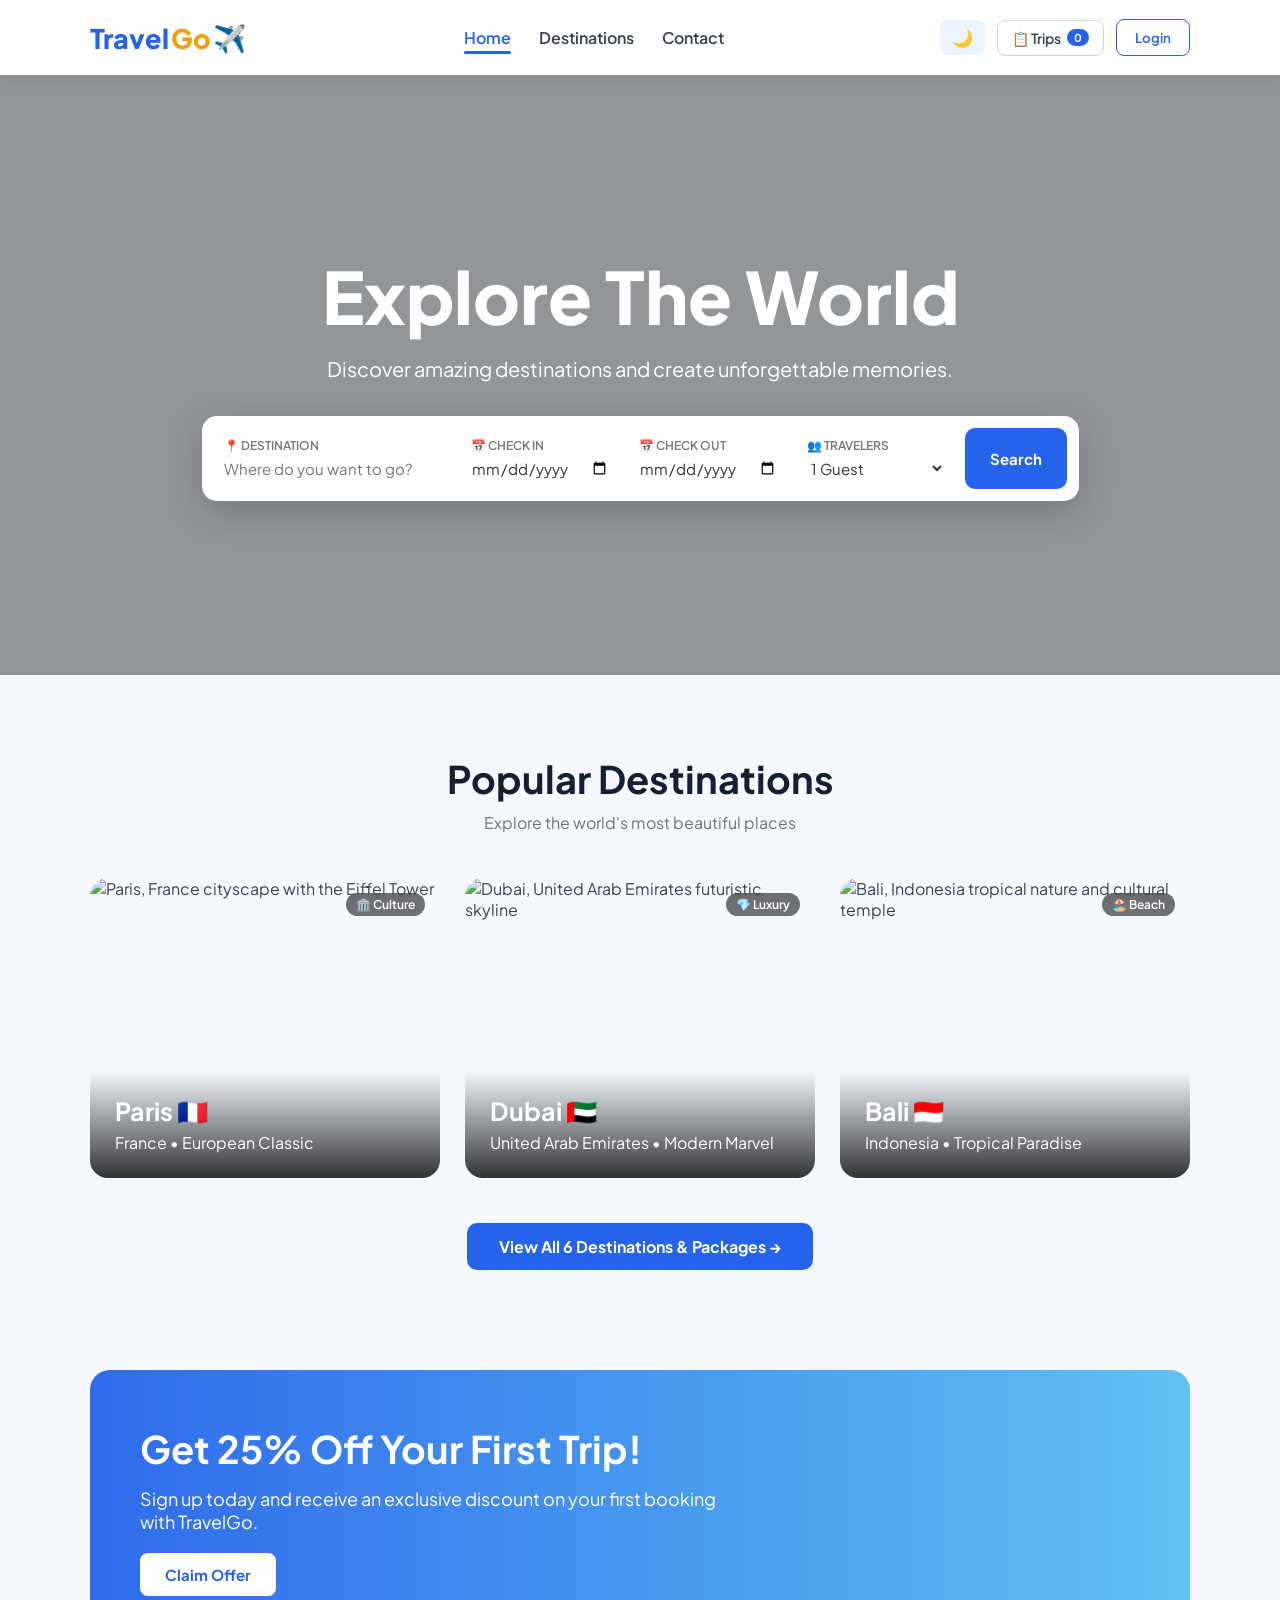
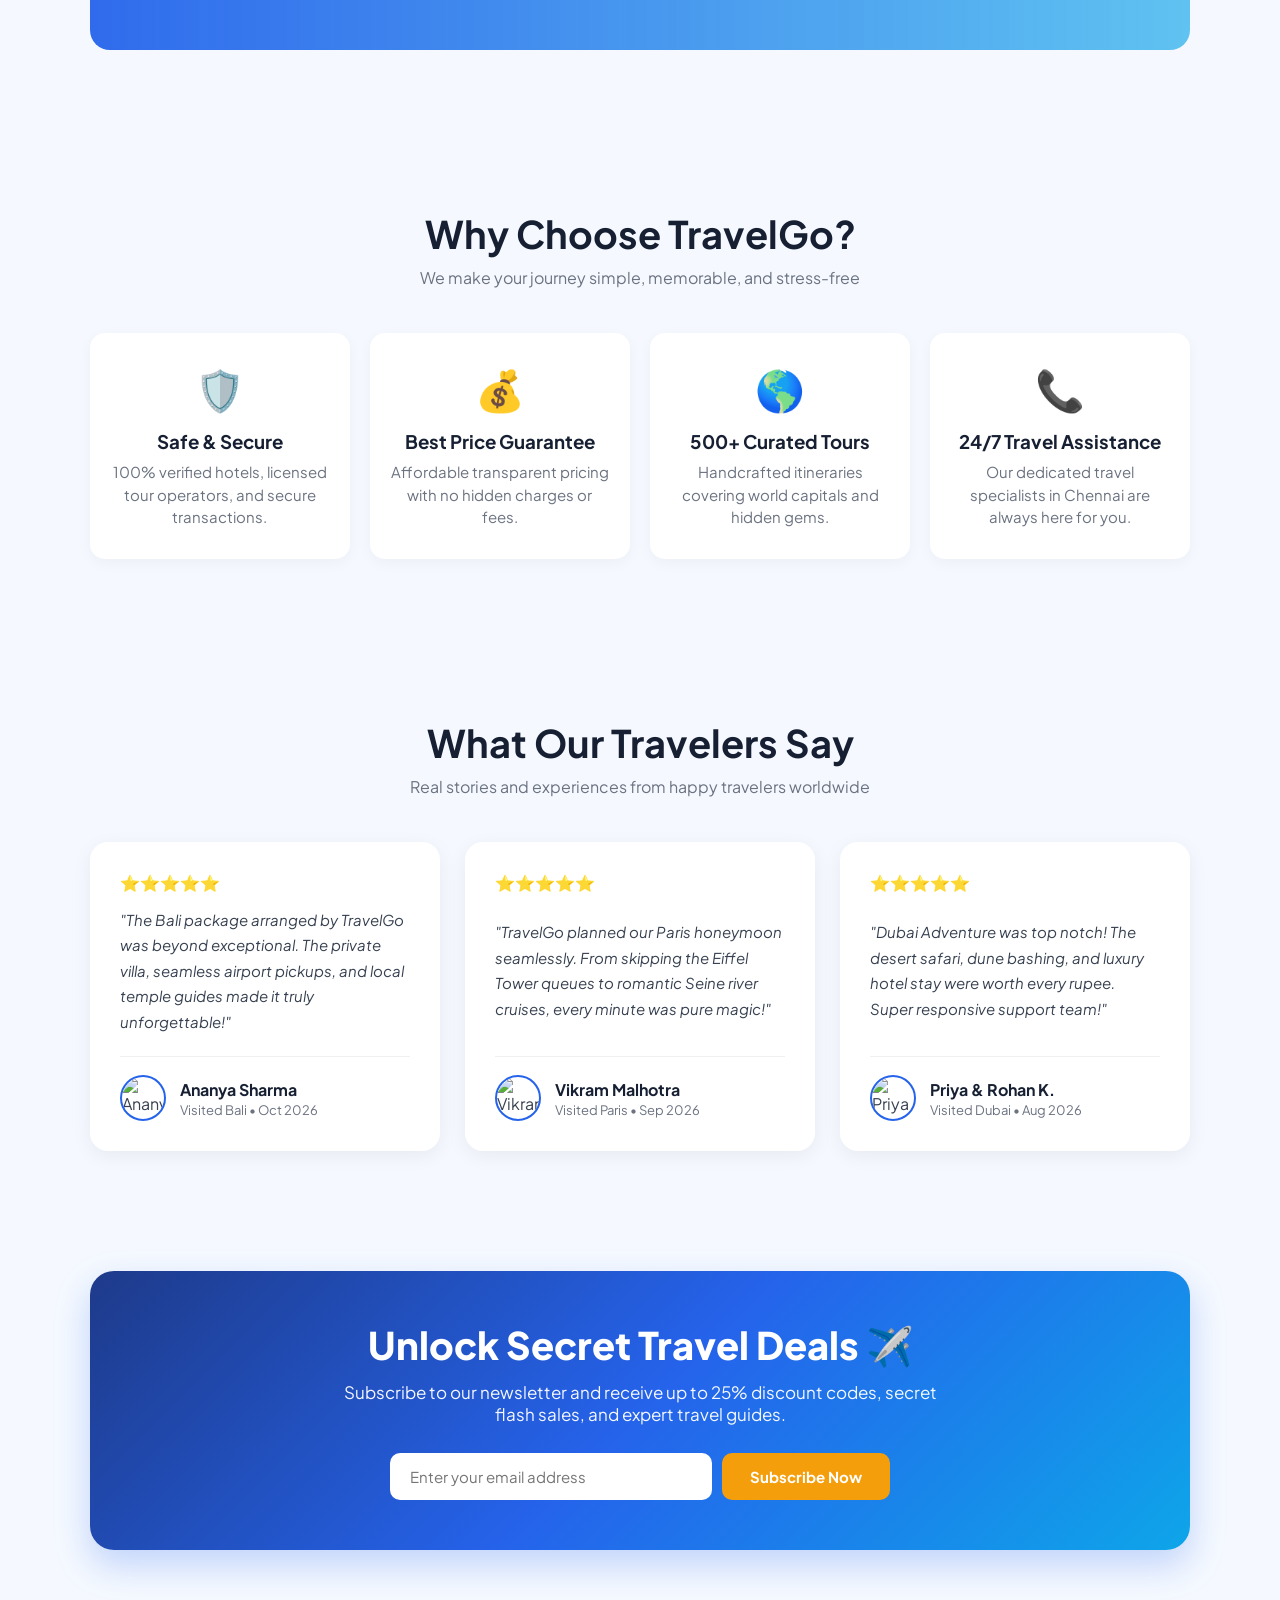
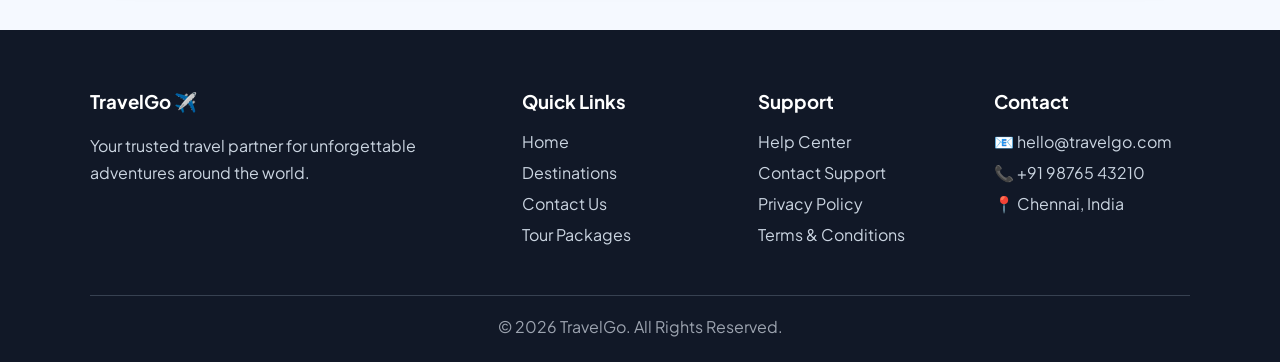
==== commit d2f05e36: "feat: add My Bookings modal, reservation tracking, and badge count" ====
--- a/index.html
+++ b/index.html
@@ -23,6 +23,7 @@
 
     <div class="nav-buttons">
       <button class="theme-btn" id="themeBtn" onclick="toggleTheme()" aria-label="Toggle theme mode">🌙</button>
+      <button class="bookings-btn" id="myBookingsBtn" onclick="openMyBookings()" aria-label="View My Bookings">📋 Trips <span class="booking-badge" id="bookingCountBadge">0</span></button>
       <button class="login" onclick="openLogin()">Login</button>
       <button class="hamburger" id="hamburgerBtn" aria-label="Toggle menu">☰</button>
     </div>
@@ -338,6 +339,15 @@
     </div>
   </div>
 
+  <!-- My Bookings Modal -->
+  <div class="modal" id="myBookingsModal" role="dialog" aria-modal="true" aria-labelledby="myBookingsTitle">
+    <div class="modal-content bookings-modal-content">
+      <span class="close" onclick="closeMyBookings()">&times;</span>
+      <h2 id="myBookingsTitle">My Booked Trips 🧳</h2>
+      <div id="bookingsListContainer" class="bookings-list-container"></div>
+    </div>
+  </div>
+
   <!-- Toast Notification Container -->
   <div class="toast-notification" id="toastNotification" role="alert" aria-live="polite">
     <span id="toastIcon">✨</span>
--- a/css/style.css
+++ b/css/style.css
@@ -869,6 +869,185 @@
 }
 
 /* ==========================================================================
+   Bookings Button & My Bookings Modal
+   ========================================================================== */
+.bookings-btn {
+  border: 1px solid #d1d5db;
+  background: var(--white);
+  color: var(--text);
+  padding: 8px 14px;
+  border-radius: 8px;
+  cursor: pointer;
+  font-weight: 600;
+  font-size: 14px;
+  display: inline-flex;
+  align-items: center;
+  gap: 6px;
+  transition: all 0.2s ease;
+}
+
+.bookings-btn:hover {
+  border-color: var(--primary);
+  color: var(--primary);
+  background: #f0f7ff;
+}
+
+body.dark .bookings-btn {
+  border-color: #4b5563;
+  background: #1f2937;
+  color: #f3f4f6;
+}
+
+body.dark .bookings-btn:hover {
+  background: #374151;
+  color: #93c5fd;
+}
+
+.booking-badge {
+  background: var(--primary);
+  color: white;
+  font-size: 11px;
+  font-weight: 700;
+  padding: 2px 7px;
+  border-radius: 12px;
+  line-height: 1.2;
+}
+
+.bookings-modal-content {
+  max-width: 650px;
+  max-height: 85vh;
+  display: flex;
+  flex-direction: column;
+}
+
+.bookings-list-container {
+  overflow-y: auto;
+  max-height: 60vh;
+  padding-right: 5px;
+  display: flex;
+  flex-direction: column;
+  gap: 16px;
+  margin-top: 15px;
+}
+
+.booking-card {
+  border: 1px solid #e5e7eb;
+  border-radius: 12px;
+  padding: 18px;
+  background: var(--light);
+  display: flex;
+  flex-direction: column;
+  gap: 12px;
+  transition: box-shadow 0.2s;
+}
+
+body.dark .booking-card {
+  border-color: #374151;
+  background: #111827;
+}
+
+.booking-card-header {
+  display: flex;
+  justify-content: space-between;
+  align-items: flex-start;
+  gap: 10px;
+}
+
+.booking-card-header h3 {
+  font-size: 18px;
+  color: var(--dark);
+  margin-bottom: 3px;
+}
+
+.booking-ref-tag {
+  font-size: 12px;
+  color: #6b7280;
+  font-family: monospace;
+  font-weight: 600;
+}
+
+body.dark .booking-ref-tag {
+  color: #9ca3af;
+}
+
+.booking-status {
+  background: #dcfce7;
+  color: #15803d;
+  font-size: 12px;
+  font-weight: 700;
+  padding: 4px 10px;
+  border-radius: 20px;
+  display: inline-flex;
+  align-items: center;
+  gap: 4px;
+}
+
+body.dark .booking-status {
+  background: rgba(34, 197, 94, 0.2);
+  color: #4ade80;
+}
+
+.booking-details-grid {
+  display: grid;
+  grid-template-columns: repeat(2, 1fr);
+  gap: 10px;
+  font-size: 14px;
+  color: var(--text);
+  border-top: 1px dashed #d1d5db;
+  border-bottom: 1px dashed #d1d5db;
+  padding: 10px 0;
+}
+
+body.dark .booking-details-grid {
+  border-color: #374151;
+}
+
+.booking-card-footer {
+  display: flex;
+  justify-content: space-between;
+  align-items: center;
+  font-size: 12px;
+  color: #6b7280;
+}
+
+body.dark .booking-card-footer {
+  color: #9ca3af;
+}
+
+.cancel-booking-btn {
+  background: transparent;
+  border: 1px solid #ef4444;
+  color: #ef4444;
+  padding: 5px 12px;
+  border-radius: 6px;
+  cursor: pointer;
+  font-size: 12px;
+  font-weight: 600;
+  transition: all 0.2s;
+}
+
+.cancel-booking-btn:hover {
+  background: #ef4444;
+  color: white;
+}
+
+.empty-bookings-box {
+  text-align: center;
+  padding: 40px 20px;
+}
+
+.empty-bookings-box h3 {
+  font-size: 20px;
+  color: var(--dark);
+  margin-bottom: 8px;
+}
+
+.empty-bookings-box p {
+  color: #6b7280;
+  margin-bottom: 20px;
+}
+
+/* ==========================================================================
    Interactive Destination Filter & Search Bar
    ========================================================================== */
 .filter-wrapper {
